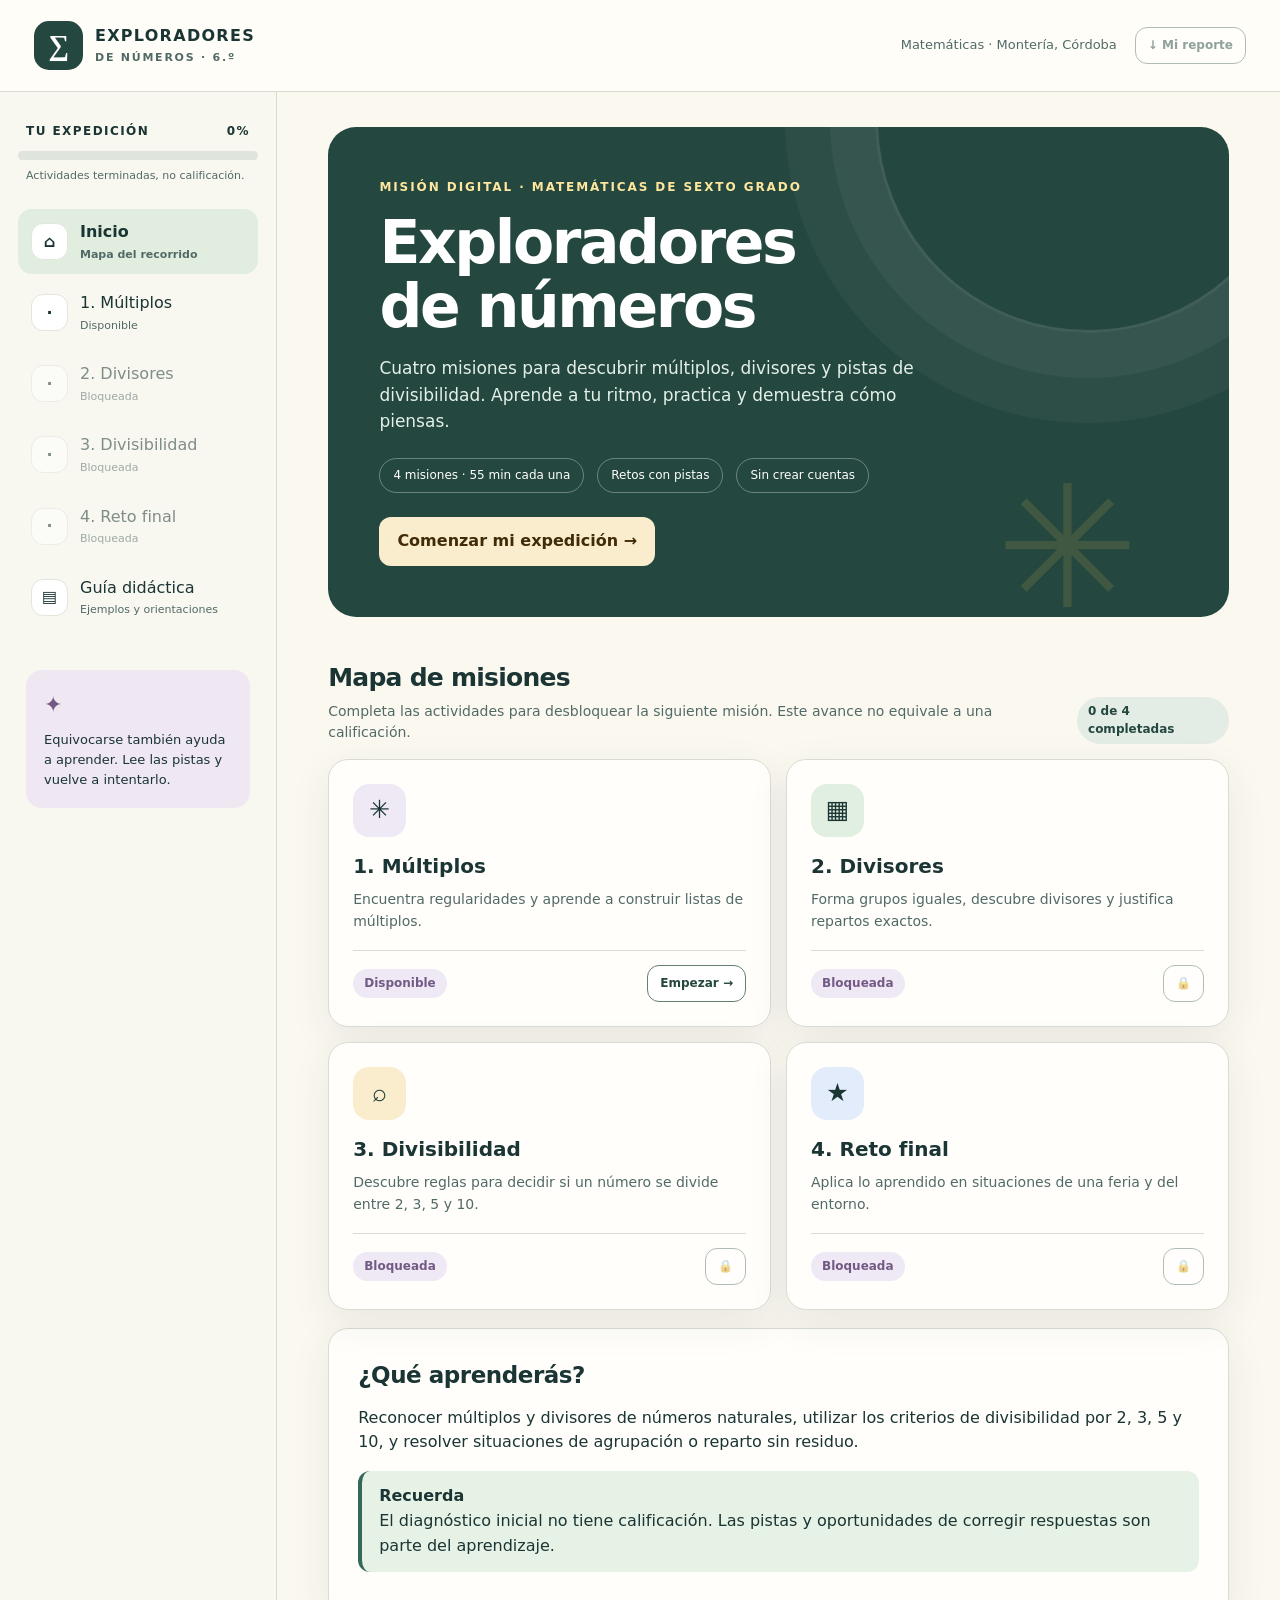
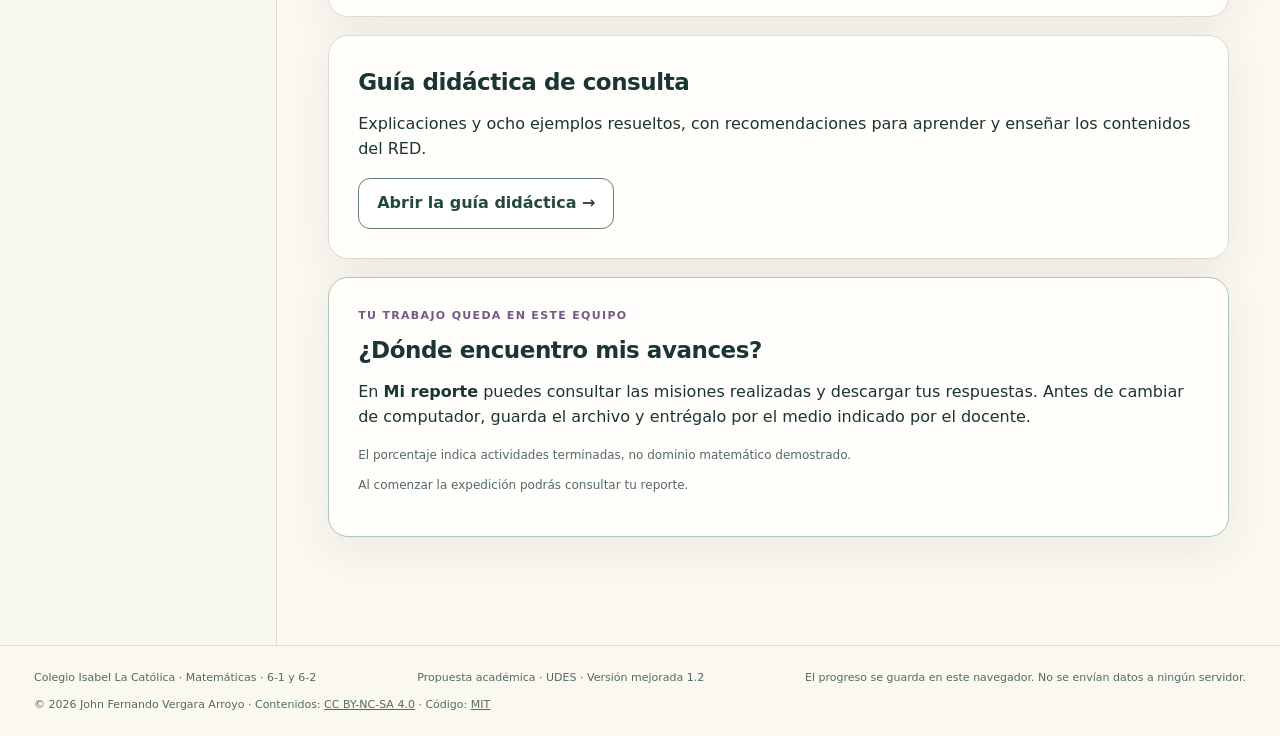
==== index.html @ ee97f018 "Actualizar caché del script para publicar la guía didáctica" ====
<!doctype html>
<html lang="es-CO">
<head>
  <meta charset="UTF-8">
  <meta name="viewport" content="width=device-width, initial-scale=1">
  <meta name="description" content="Unidad didáctica digital de grado sexto sobre múltiplos, divisores y criterios de divisibilidad, con retos y reportes descargables.">
  <meta name="theme-color" content="#24473f">
  <meta name="author" content="John Fernando Vergara Arroyo">
  <meta name="keywords" content="matemáticas, múltiplos, divisores, criterios de divisibilidad, sexto grado, RED">
  <link rel="canonical" href="https://jvergara26.github.io/exploradores-de-numeros/">
  <script type="application/ld+json">
  {
    "@context": "https://schema.org",
    "@graph": [
      {
        "@type": [
          "WebPage",
          "LearningResource"
        ],
        "@id": "https://jvergara26.github.io/exploradores-de-numeros/",
        "url": "https://jvergara26.github.io/exploradores-de-numeros/",
        "name": "Exploradores de números: retos de múltiplos y divisores para sexto grado",
        "alternateName": "Exploradores de números",
        "description": "Recurso educativo digital interactivo para estudiantes de sexto grado de la IE Isabel La Católica, Montería (Córdoba, Colombia). Incluye cuatro misiones de múltiplos, divisores y criterios de divisibilidad por 2, 3, 5 y 10, con explicación conceptual, actividades, retroalimentación, reflexión y reportes descargables.",
        "author": {
          "@type": "Person",
          "name": "John Fernando Vergara Arroyo"
        },
        "inLanguage": "es-CO",
        "keywords": [
          "Matemáticas",
          "múltiplos",
          "divisores",
          "criterios de divisibilidad",
          "sexto grado",
          "aprendizaje interactivo"
        ],
        "about": [
          "Matemáticas",
          "Múltiplos de números naturales",
          "Divisores de números naturales",
          "Criterios de divisibilidad por 2, 3, 5 y 10"
        ],
        "learningResourceType": "Recurso educativo digital interactivo",
        "educationalUse": [
          "Aprendizaje autónomo guiado",
          "Práctica interactiva",
          "Evaluación formativa"
        ],
        "educationalLevel": "Sexto grado de educación básica secundaria (Colombia)",
        "typicalAgeRange": "10-11",
        "audience": {
          "@type": "EducationalAudience",
          "name": "Estudiantes de grado sexto de la IE Isabel La Católica",
          "educationalRole": "student"
        },
        "teaches": [
          "Identificar múltiplos de números naturales y regularidades en secuencias",
          "Reconocer divisores mediante agrupaciones y divisiones exactas",
          "Aplicar criterios de divisibilidad por 2, 3, 5 y 10",
          "Resolver problemas contextualizados mediante múltiplos y divisores"
        ],
        "assesses": [
          "Reconocimiento de múltiplos y divisores",
          "Aplicación de criterios de divisibilidad por 2, 3, 5 y 10",
          "Resolución de problemas de reparto y agrupación",
          "Argumentación matemática mediante reflexiones para valoración docente"
        ],
        "timeRequired": "PT3H40M",
        "interactivityType": "mixed",
        "encodingFormat": "text/html",
        "isAccessibleForFree": true,
        "conditionsOfAccess": "Acceso gratuito y sin creación de cuenta. Para utilizar el recurso publicado se necesita conexión a Internet, navegador web actual y JavaScript habilitado.",
        "accessibilitySummary": "Incluye enlace para saltar al contenido principal, controles nativos con etiquetas, regiones de navegación y estilos adaptables. La conformidad integral con WCAG 2.2 nivel AA aún no ha sido evaluada.",
        "version": "1.2",
        "dateModified": "2026-11-22",
        "license": "https://creativecommons.org/licenses/by-nc-sa/4.0/",
        "usageInfo": "https://github.com/jvergara26/exploradores-de-numeros/blob/main/LICENSE-CONTENIDOS.md",
        "hasPart": [
          {
            "@type": "LearningResource",
            "@id": "https://jvergara26.github.io/exploradores-de-numeros/#m1",
            "url": "https://jvergara26.github.io/exploradores-de-numeros/#m1",
            "name": "Misión 1. Descubre los múltiplos",
            "timeRequired": "PT55M"
          },
          {
            "@type": "LearningResource",
            "@id": "https://jvergara26.github.io/exploradores-de-numeros/#m2",
            "url": "https://jvergara26.github.io/exploradores-de-numeros/#m2",
            "name": "Misión 2. El desafío de los divisores",
            "timeRequired": "PT55M"
          },
          {
            "@type": "LearningResource",
            "@id": "https://jvergara26.github.io/exploradores-de-numeros/#m3",
            "url": "https://jvergara26.github.io/exploradores-de-numeros/#m3",
            "name": "Misión 3. Criterios de divisibilidad por 2, 3, 5 y 10",
            "timeRequired": "PT55M"
          },
          {
            "@type": "LearningResource",
            "@id": "https://jvergara26.github.io/exploradores-de-numeros/#m4",
            "url": "https://jvergara26.github.io/exploradores-de-numeros/#m4",
            "name": "Misión 4. Reto integrador contextualizado",
            "timeRequired": "PT55M"
          }
        ],
        "educationalAlignment": [
          {
            "@type": "AlignmentObject",
            "alignmentType": "educationalSubject",
            "educationalFramework": "Estándares Básicos de Competencias en Matemáticas (Colombia)",
            "targetName": "Pensamiento numérico y sistemas numéricos, grados 6.º y 7.º",
            "targetUrl": "https://www.mineducacion.gov.co/1621/articles-116042_archivo_pdf2.pdf"
          },
          {
            "@type": "AlignmentObject",
            "alignmentType": "educationalSubject",
            "educationalFramework": "Derechos Básicos de Aprendizaje de Matemáticas, versión 2 (Colombia)",
            "targetName": "Grado sexto: relaciones y propiedades de los números en la solución de problemas (DBA 2)",
            "targetUrl": "https://www.colombiaaprende.edu.co/sites/default/files/files_public/2022-06/DBA_Matematicas-min.pdf"
          }
        ],
        "mentions": {
          "@id": "https://github.com/jvergara26/exploradores-de-numeros#codigo"
        }
      },
      {
        "@type": "SoftwareSourceCode",
        "@id": "https://github.com/jvergara26/exploradores-de-numeros#codigo",
        "name": "Código fuente funcional de Exploradores de números",
        "url": "https://github.com/jvergara26/exploradores-de-numeros",
        "codeRepository": "https://github.com/jvergara26/exploradores-de-numeros",
        "programmingLanguage": [
          "HTML5",
          "CSS3",
          "JavaScript"
        ],
        "runtimePlatform": "Navegador web moderno con JavaScript habilitado",
        "author": {
          "@type": "Person",
          "name": "John Fernando Vergara Arroyo"
        },
        "license": "https://github.com/jvergara26/exploradores-de-numeros/blob/main/LICENSE"
      }
    ]
  }
  </script>
  <title>Exploradores de números | RED Matemáticas 6.º</title>
  <link rel="stylesheet" href="styles.css?v=redisenio-visual-20261122">
  <script src="app.js?v=guia-didactica-20261122" defer></script>
</head>
<body>
  <a href="#main" class="skip">Saltar al contenido principal</a>
  <div class="shell">
    <header class="topbar">
      <a class="brand" href="#inicio" id="homeBrand" aria-label="Ir al inicio de Exploradores de números">
        <span class="brand-icon" aria-hidden="true">∑</span>
        <span><strong>EXPLORADORES</strong><small>DE NÚMEROS · 6.º</small></span>
      </a>
      <div class="top-actions">
        <span class="site-context">Matemáticas · Montería, Córdoba</span>
        <button type="button" id="reportNav" class="button button-outline button-small">↓ Mi reporte</button>
      </div>
    </header>
    <div class="layout">
      <aside class="sidebar" aria-label="Navegación de misiones">
        <div class="sidebar-heading">TU EXPEDICIÓN <span id="sidePercent">0%</span></div>
        <div class="progress-track" role="progressbar" id="sideProgress" aria-label="Misiones terminadas; no mide dominio matemático" aria-valuemin="0" aria-valuemax="100" aria-valuenow="0" aria-valuetext="0 de 4 misiones terminadas"><span class="progress-fill" id="sideProgressFill"></span></div>
        <p class="progress-clarifier">Actividades terminadas, no calificación.</p>
        <nav class="mission-nav" id="missionNav"></nav>
        <div class="tip-sidebar"><span aria-hidden="true">✦</span><p>Equivocarse también ayuda a aprender. Lee las pistas y vuelve a intentarlo.</p></div>
      </aside>
      <main id="main" tabindex="-1">
        <noscript>
          <section class="panel" role="alert">
            <h1>Para utilizar Exploradores de números, activa JavaScript</h1>
            <p>Las misiones interactivas y el guardado del progreso necesitan JavaScript habilitado en tu navegador.</p>
            <p>Activa JavaScript en la configuración de tu navegador y recarga esta página. Si estás utilizando un equipo de la institución, solicita ayuda al docente.</p>
          </section>
        </noscript>
        <div id="view"></div>
      </main>
    </div>
    <footer class="footer">
      <span>Colegio Isabel La Católica · Matemáticas · 6-1 y 6-2</span>
      <span>Propuesta académica · UDES · Versión mejorada 1.2</span>
      <span>El progreso se guarda en este navegador. No se envían datos a ningún servidor.</span>
      <span>© 2026 John Fernando Vergara Arroyo · Contenidos: <a href="https://creativecommons.org/licenses/by-nc-sa/4.0/deed.es" target="_blank" rel="noopener noreferrer">CC BY-NC-SA 4.0</a> · Código: <a href="https://github.com/jvergara26/exploradores-de-numeros/blob/main/LICENSE" target="_blank" rel="noopener noreferrer">MIT</a></span>
    </footer>
  </div>
  <div id="live" class="sr-only" aria-live="polite" aria-atomic="true"></div>
</body>
</html>
---- styles.css ----
/* Exploradores de números © 2026 John Fernando Vergara Arroyo.
   Código de estilo original: MIT (LICENSE). Contenido educativo: CC BY-NC-SA 4.0 (LICENSE-CONTENIDOS.md). */
:root{--ink:#1a3534;--green:#24473f;--green2:#326958;--mint:#e0efdf;--cream:#fbf8f0;--paper:#fffefb;--purple:#735a85;--lav:#efe8f5;--gold:#dbac3e;--gold-light:#f9edcd;--red:#a14341;--rose:#fdeae7;--line:#d8dcd2;--muted:#526a67;--shadow:0 12px 40px rgba(27,53,51,.08);--radius:20px}
*{box-sizing:border-box}html{scroll-behavior:smooth}body{margin:0;background:var(--cream);color:var(--ink);font-family:system-ui,'Segoe UI',Arial,sans-serif;line-height:1.55}button,input,select,textarea{font:inherit}button{cursor:pointer}a{color:inherit}*:focus-visible{outline:3px solid #a266c2;outline-offset:3px}.skip{position:absolute;left:10px;top:-80px;background:#fff;padding:12px;z-index:100}.skip:focus{top:10px}.shell{max-width:1550px;margin:auto}.topbar{min-height:92px;display:flex;align-items:center;justify-content:space-between;gap:24px;padding:16px 34px;border-bottom:1px solid var(--line);background:#fffdf8}.brand{display:flex;gap:12px;align-items:center;text-decoration:none;line-height:1}.brand-icon{display:grid;place-items:center;background:var(--green);color:#fff;height:49px;width:49px;border-radius:15px;font-family:Georgia,serif;font-size:29px;font-weight:800}.brand strong{display:block;letter-spacing:.08em;font-size:16px}.brand small{display:block;font-weight:700;font-size:11px;letter-spacing:.16em;color:var(--muted);margin-top:8px}.top-actions{display:flex;align-items:center;gap:18px}.site-context{font-size:13px;color:var(--muted)}.layout{display:grid;grid-template-columns:277px minmax(0,1fr);min-height:75vh}.sidebar{border-right:1px solid var(--line);padding:30px 18px;background:#f8f7f0}.sidebar-heading{display:flex;justify-content:space-between;font-size:12px;letter-spacing:.12em;font-weight:850;margin:0 8px 10px}.progress-track{background:#dfe4dc;border-radius:20px;height:9px;overflow:hidden}.progress-fill{display:block;width:0%;height:100%;border-radius:20px;background:var(--green2);transition:width .3s}.mission-nav{display:grid;gap:6px;margin-top:26px}.nav-item{appearance:none;border:0;background:transparent;text-align:left;border-radius:14px;width:100%;padding:13px;display:flex;align-items:center;gap:12px;color:var(--ink)}.nav-item:hover:not([disabled]){background:#ecf0e5}.nav-item[aria-current=page]{background:#e0eddf;font-weight:750}.nav-item[disabled]{cursor:not-allowed;opacity:.54}.nav-symbol{width:37px;height:37px;display:grid;place-items:center;background:#fff;border-radius:12px;font-weight:800;flex-shrink:0;border:1px solid #e3e6db}.nav-copy{display:grid;line-height:1.26}.nav-copy small{color:var(--muted);font-size:11px;margin-top:5px}.tip-sidebar{margin:40px 8px 0;padding:18px;border-radius:16px;background:#efe7f2;font-size:13px}.tip-sidebar>span{font-size:22px;color:var(--purple)}.tip-sidebar p{margin:8px 0 0}main{min-width:0;padding:35px clamp(20px,4vw,60px) 90px}.footer{border-top:1px solid var(--line);display:flex;justify-content:space-between;gap:10px;flex-wrap:wrap;padding:23px 34px;color:var(--muted);font-size:11px}.eyebrow{text-transform:uppercase;letter-spacing:.16em;font-weight:850;color:var(--green2);font-size:12px;margin:0 0 13px}.hero{border-radius:28px;background:var(--green);color:white;overflow:hidden;position:relative;padding:clamp(28px,4vw,54px);min-height:320px}.hero:before{content:"";position:absolute;right:-8%;top:-45%;width:420px;height:420px;border:3px solid #ffffff20;border-radius:50%;box-shadow:0 0 0 45px #ffffff0a,0 0 0 90px #ffffff0a}.hero:after{content:"✳";position:absolute;font-size:170px;right:10%;bottom:-64px;color:#dfb85327}.hero .eyebrow{color:#ffe69d}.hero h1{max-width:670px;margin:0 0 12px;line-height:1.07;font-size:clamp(35px,5.4vw,60px);letter-spacing:-.04em}.hero p{max-width:560px;color:#e3f0e8;font-size:17px}.hero .button{position:relative;z-index:1}.hero-meta{display:flex;gap:13px;flex-wrap:wrap;margin:24px 0}.hero-meta span{border:1px solid #ffffff53;border-radius:100px;padding:7px 13px;font-size:12px}.button{border:0;background:var(--green);color:#fff;padding:12px 18px;border-radius:12px;font-weight:780;display:inline-flex;align-items:center;justify-content:center;gap:9px;text-decoration:none;min-height:44px}.button:hover:not([disabled]){filter:brightness(1.09)}.button[disabled]{opacity:.5;cursor:not-allowed}.button-outline{background:#fff;border:1px solid var(--line);color:var(--green)}.button-small{padding:8px 12px;font-size:12px;min-height:37px}.button-gold{background:var(--gold-light);color:#422c07}.button-ghost{background:#e9efe8;color:var(--green)}.button-purple{background:var(--purple)}.section-head{margin:42px 0 15px;display:flex;justify-content:space-between;align-items:flex-end;gap:12px}.section-head h2{font-size:25px;letter-spacing:-.03em;margin:0}.section-head p{margin:3px 0 0;color:var(--muted);font-size:14px}.cards{display:grid;grid-template-columns:repeat(2,minmax(0,1fr));gap:15px}.mission-card{background:var(--paper);border:1px solid var(--line);border-radius:var(--radius);padding:24px;box-shadow:var(--shadow);position:relative}.mission-card h3{margin:14px 0 7px;font-size:20px}.mission-card p{color:var(--muted);font-size:14px;min-height:46px;margin:0 0 15px}.mission-card .badge{margin:0}.card-symbol{height:53px;width:53px;display:grid;place-items:center;border-radius:16px;font-size:25px;background:var(--lav)}.mission-card:nth-child(2) .card-symbol{background:var(--mint)}.mission-card:nth-child(3) .card-symbol{background:var(--gold-light)}.mission-card:nth-child(4) .card-symbol{background:#e3ecfa}.card-foot{display:flex;justify-content:space-between;align-items:center;gap:8px;border-top:1px solid var(--line);padding-top:14px}.badge{display:inline-block;padding:5px 11px;border-radius:100px;background:#e3ece5;color:var(--green);font-size:12px;font-weight:750}.badge.gold{background:var(--gold-light);color:#6c4b0d}.badge.purple{background:var(--lav);color:var(--purple)}.badge.red{background:var(--rose);color:var(--red)}.title-row{display:flex;align-items:center;gap:16px;flex-wrap:wrap}.title-row h1{font-size:clamp(30px,4.5vw,45px);line-height:1.12;letter-spacing:-.045em;margin:0}.sublead{font-size:16px;color:var(--muted);max-width:760px;margin:12px 0 24px}.mission-header{padding:0 0 23px;border-bottom:1px solid var(--line);margin-bottom:25px}.lesson-overview{background:#e7eee5;border-radius:18px;padding:17px 21px;margin:22px 0;display:grid;grid-template-columns:1fr auto;gap:12px;align-items:center}.lesson-overview p{margin:0;font-size:13px;color:#365d54}.lesson-overview strong{display:block;margin-bottom:4px}.lesson-steps{display:flex;gap:7px;flex-wrap:wrap}.lesson-steps span{padding:4px 9px;font-size:11px;background:#ffffffb2;border-radius:30px}.panel{background:var(--paper);border:1px solid var(--line);border-radius:var(--radius);padding:clamp(18px,3vw,29px);margin:18px 0;box-shadow:var(--shadow)}.panel h2{margin:0 0 12px;font-size:23px;letter-spacing:-.02em}.panel h3{font-size:18px;margin:0 0 10px}.panel p{margin-top:5px}.panel-kicker{text-transform:uppercase;color:var(--purple);font-size:11px;font-weight:900;letter-spacing:.12em;margin-bottom:9px}.muted{color:var(--muted)}.tiny{font-size:12px}.callout{background:#f8efda;border-left:4px solid var(--gold);border-radius:12px;padding:13px 17px;margin:15px 0}.callout.green{background:#e7f2e6;border-color:var(--green2)}.callout.purple{background:#f0e8f4;border-color:var(--purple)}.callout strong{display:block}.number-grid{display:grid;grid-template-columns:repeat(8,minmax(0,1fr));gap:8px;margin:15px 0}.number-chip{min-height:46px;border:1.5px solid #c9d4cd;border-radius:10px;background:#fff;display:grid;place-items:center;font-weight:750;color:var(--ink)}.number-chip[aria-pressed=true]{background:var(--green);border-color:#d9ead8;color:#fff}.number-chip[disabled]{cursor:default}.number-chip.answer-preview{background:var(--mint);border-color:var(--green2)}.inline-actions{display:flex;gap:11px;align-items:center;flex-wrap:wrap;margin-top:18px}.feedback{padding:13px 17px;border-radius:13px;margin:15px 0 0;background:#f8eddb;color:#594117;border:1px solid #eddaaf}.feedback.good{background:#e1f0e4;border-color:#b4d6bc;color:#24583d}.feedback.wrong{background:var(--rose);border-color:#e9c1ba;color:#7b302b}.feedback[hidden]{display:none}.choice-list{display:grid;gap:9px;margin:12px 0}.choice{display:flex;align-items:center;gap:12px;text-align:left;width:100%;border:1.5px solid var(--line);background:#fff;padding:13px 15px;border-radius:12px;color:var(--ink)}.choice .marker{border:1px solid #b9c4be;min-height:27px;min-width:27px;border-radius:7px;display:grid;place-items:center;font-weight:800;font-size:12px}.choice:hover:not([disabled]),.choice[aria-pressed=true]{border-color:var(--green2);background:#eef5ec}.choice.correct{border-color:#2e7853;background:#e9f5e8}.choice.incorrect{border-color:#b4544a;background:#fff0ed}.choice[disabled]{cursor:default}.select-row{display:flex;gap:10px;align-items:center;flex-wrap:wrap}.select-row select,.control,.textarea{border:1.5px solid #becac2;border-radius:10px;background:#fff;color:var(--ink);padding:11px 13px;min-height:43px}.textarea{width:100%;min-height:92px;resize:vertical}.control{width:100%;max-width:360px}.flex-form{display:flex;gap:20px;flex-wrap:wrap;align-items:flex-end}.field{display:grid;gap:7px}.field label{font-size:13px;font-weight:700}.factors{display:flex;align-items:center;gap:8px;flex-wrap:wrap;font-size:18px;font-weight:750}.factor{background:#e7f1e5;padding:10px 13px;border-radius:11px}.dots{display:flex;gap:3px;flex-wrap:wrap;max-width:550px}.dot{width:13px;height:13px;border-radius:50%;background:#8cae9c}.group-batches{display:flex;gap:9px;flex-wrap:wrap;margin-top:15px}.batch{border:1px solid #bbc8b5;background:#f2f7ef;padding:9px;border-radius:12px;min-width:42px;min-height:35px}.batch.leftover{background:#fff0e7;border-color:#dbb0a0}.result-header{display:flex;gap:16px;align-items:center}.score{font-size:42px;font-weight:900;line-height:1.1;letter-spacing:-.05em}.empty{font-style:italic;color:var(--muted)}.data-grid{display:grid;grid-template-columns:repeat(3,minmax(0,1fr));gap:10px;margin:16px 0}.stat{background:#f3f5ed;border:1px solid #e0e8dc;border-radius:14px;padding:16px}.stat strong{font-size:24px;display:block}.stat span{font-size:12px;color:var(--muted)}.report-actions{display:flex;flex-wrap:wrap;gap:10px}.separator{height:1px;background:var(--line);margin:25px 0}.mini-progress{width:100%;height:8px;background:#e5eae0;border-radius:30px;overflow:hidden;margin:11px 0}.mini-progress span{display:block;background:var(--green2);height:100%}.mission-complete{background:#e5f0e5;border:1px solid #b8d4bd;border-radius:16px;padding:20px;margin:20px 0}.mission-complete h2{margin:0 0 5px;font-size:20px}.formative-summary{font-size:13px}.footer-nav{display:flex;justify-content:space-between;gap:10px;flex-wrap:wrap;margin-top:27px}.sr-only{position:absolute;width:1px;height:1px;margin:-1px;padding:0;overflow:hidden;clip-path:inset(50%);white-space:nowrap;border:0}.right{text-align:right}.details{color:var(--muted);font-size:13px}.note-box{font-size:13px;color:var(--muted);background:#f4f4ee;border-radius:11px;padding:12px 14px}.rule-list{display:grid;gap:8px}.rule{border:1px solid var(--line);border-radius:12px;padding:12px 15px;display:flex;gap:10px;align-items:flex-start}.rule strong{background:var(--green);color:#fff;border-radius:7px;padding:2px 7px}.rule span{font-size:13px}.warning{font-size:13px;color:#75442e}.review{margin-top:14px;padding-top:14px;border-top:1px solid var(--line)}.review-item{padding:10px 0;border-bottom:1px solid var(--line)}.review-item strong{display:block}.review-item span{display:block;font-size:13px;color:var(--muted)}.question-number{font-size:12px;letter-spacing:.1em;color:var(--purple);font-weight:850}.report-preview{background:#f0f4ee;border-radius:16px;padding:19px;margin:13px 0}.hidden{display:none!important}
@media(max-width:1050px){.site-context{display:none}.layout{grid-template-columns:230px minmax(0,1fr)}main{padding:27px}.topbar{padding:14px 23px}}@media(max-width:760px){.layout{display:block}.sidebar{border-right:0;border-bottom:1px solid var(--line);padding:15px 14px}.sidebar-heading,.sidebar .progress-track,.tip-sidebar{display:none}.mission-nav{display:flex;overflow-x:auto;gap:6px;margin:0;padding-bottom:1px}.nav-item{width:auto;min-width:125px;padding:9px;gap:7px}.nav-symbol{width:29px;height:29px}.nav-copy{font-size:12px;white-space:nowrap}.nav-copy small{display:none}main{padding:20px 16px 55px}.hero{min-height:300px}.hero:before{width:240px;height:240px}.cards{grid-template-columns:1fr}.mission-card{padding:20px}.number-grid{grid-template-columns:repeat(4,minmax(0,1fr))}.data-grid{grid-template-columns:1fr 1fr}.topbar{min-height:73px}.brand strong{font-size:13px}.brand small{font-size:9px}.top-actions .button{font-size:11px;min-height:38px;padding:7px 8px}.footer{padding:20px 15px}.lesson-overview{grid-template-columns:1fr}.topbar{gap:8px}.brand-icon{width:38px;height:38px;font-size:24px}.brand{gap:7px}}@media(max-width:410px){.top-actions .button{font-size:10px}.brand strong{font-size:11px}.data-grid{grid-template-columns:1fr}}@media(prefers-reduced-motion:reduce){html{scroll-behavior:auto}.progress-fill{transition:none}}
@media print{.sidebar,.topbar,.footer,.button,.mission-card,.number-chip,.choice,textarea,select,.report-actions,.footer-nav{display:none!important}main{padding:0!important}.layout{display:block}.panel{box-shadow:none;break-inside:avoid}.hero{background:#fff!important;color:#111!important;min-height:0;border:1px solid #ccc}.hero p{color:#111}}

/* Diseño estructural: objetivos, progreso, accesos a apartados y lectura adaptable. */
.lesson-guide{border:1px solid #cbd9ce;background:#f1f6f0;border-radius:18px;padding:19px 21px;margin:18px 0 25px}
.lesson-guide h2{font-size:19px;line-height:1.3;margin:0 0 7px}
.lesson-guide p{font-size:14px;margin:0 0 13px}
.lesson-guide .lesson-progress-label{font-size:13px;margin:14px 0 7px;color:var(--ink)}
.lesson-progress-track{height:9px;overflow:hidden;background:#dce6da;border-radius:10px;margin-bottom:16px}
.lesson-progress-track span{height:100%;display:block;background:var(--green2);border-radius:10px}
.lesson-index{display:grid;grid-template-columns:repeat(auto-fit,minmax(175px,1fr));gap:9px}
.lesson-jump{min-height:44px;border:1px solid #bdcfc2;border-radius:11px;background:var(--paper);color:var(--green);font-size:13px;font-weight:700;text-align:left;padding:10px 12px}
.lesson-jump:hover:not([disabled]){background:#e3eee2}
.lesson-jump[disabled]{opacity:.55;cursor:not-allowed}


/* Representaciones didácticas exactas y adaptables. No hay contenido esencial que dependa solo del color. */
.number-line-figure,.reparto-figure,.divisibility-figure{margin:17px 0;padding:15px 17px;background:#f5f8f2;border:1px solid #cedbcf;border-radius:15px}
.number-line-figure figcaption,.reparto-figure figcaption,.divisibility-figure figcaption{display:grid;gap:4px;color:var(--ink);font-size:14px}
.number-line-figure figcaption span{font-size:13px;color:var(--muted)}
.number-line-canvas{overflow-x:auto;max-width:100%;margin-top:10px}
.number-line-canvas svg{width:100%;min-width:740px;height:auto;display:block}
.number-line-axis{stroke:#24473f;stroke-width:2.5;fill:none;stroke-linecap:round}
.number-line-tick{stroke:#24473f;stroke-width:2}
.number-line-jump{stroke:#735a85;stroke-width:3;fill:none;stroke-linecap:round}
.number-line-label{fill:#1a3534;font-size:19px;font-weight:700}
.number-line-step{fill:#513c65;font-size:17px;font-weight:700}
.reparto-figure .group-batches{margin-top:12px}
.reparto-figure .batch{min-width:53px}
.batch-label{display:block;font-size:12px;font-weight:700;color:#24473f;margin-bottom:7px}
.reparto-figure .batch.leftover{border-style:dashed;border-width:2px}
.reparto-figure .batch.leftover .batch-label{color:#7b302b}
.reparto-result{font-size:14px;color:var(--ink);margin:12px 0 0}
.digit-display{display:flex;gap:11px;margin:15px 0}
.digit-tile{display:grid;place-items:center;width:57px;height:67px;border:2px solid #24473f;border-radius:12px;background:#fff;color:#24473f;font-size:32px;font-weight:800}
.digit-tile.last-digit{border-style:dashed;background:#e0efdf}
.criterion-steps{display:grid;gap:9px}
.criterion-steps p{background:#fff;border:1px solid #d8dcd2;border-radius:10px;padding:10px 12px;margin:0;font-size:14px}
@media(max-width:760px){.number-line-figure,.reparto-figure,.divisibility-figure{padding:12px}.digit-tile{width:48px;height:58px;font-size:27px}}

/* Misión 1: espacio real entre el selector de factor y la lista de múltiplos. */
#factor-preview{margin-top:20px}


/* Accesibilidad WCAG 2.2 AA: controles distinguibles, seleccion no basada solo en color. */
.select-row select,.control,.textarea{border-color:#71867c}
.choice{border-color:#60776d;flex-wrap:wrap}
.choice .marker{border-color:#60776d}
.button-outline{border-color:#657e70}
.number-chip{border-color:#617c6e}
.number-chip[aria-pressed=true]::after{content:"✓";font-size:12px;margin-left:4px}
.lesson-jump{border-color:#657e70}
.batch{border-color:#60776d}
.batch.leftover{border-color:#944f38}
.dot{background:#537965}
.option-selection{display:inline-flex;align-items:center;min-height:24px;margin-left:auto;padding:2px 8px;border-radius:7px;background:#e0efdf;color:#24473f;font-size:12px;font-weight:700}
.reflection-label{display:block;margin:12px 0 7px;font-weight:700;color:var(--ink)}
.control[aria-invalid="true"],.textarea[aria-invalid="true"]{border-color:#a14341;border-width:2px}

/* Indicador de foco visible sobre el fondo verde oscuro del encabezado de inicio. */
.hero :focus-visible{outline-color:#ffdf85;outline-offset:4px}

/* v1.2 · Orientaciones pedagógicas y continuidad del recorrido */
.progress-clarifier{font-size:11px;color:var(--muted);margin:9px 8px 0;line-height:1.35}
.report-guide{border-color:#a8c8b2}
.compare-grid{display:grid;grid-template-columns:repeat(2,minmax(0,1fr));gap:12px;margin:14px 0}
.compare-example{border:1px solid #adcbb4;background:#eff7ed;border-radius:12px;padding:14px 16px}
.compare-example strong{display:block;color:var(--green)}
.compare-example p{font-size:14px;margin:7px 0}
.compare-warning{border-color:#dec9ab;background:#fff7e7}
.compare-warning strong{color:#6c4b0d}
.lesson-continue{border-top:1px solid var(--line);padding-top:12px;margin-top:16px}
.lesson-continue button{max-width:100%;white-space:normal;text-align:left}
.optional-challenge details{margin:13px 0;padding:11px 14px;background:#f1f5ed;border-radius:10px}
.optional-challenge summary{cursor:pointer;font-weight:700}
.report-instructions{background:#f0f5ee;border:1px solid #b5cdb6;border-radius:12px;padding:13px 17px;margin:16px 0}
.report-instructions h3{margin:0 0 8px;font-size:16px}
.report-instructions ol{margin:0;padding-left:20px}
.report-instructions li{margin:5px 0}
@media(max-width:760px){.compare-grid{grid-template-columns:1fr}.lesson-continue button{width:100%}}

/* Rediseño visual: cada bloque se distingue por fondo, borde, icono y texto.
   El color no se utiliza como único indicador de función pedagógica. */
#view .panel--content{background:#E8F3F1;border-left:6px solid #3A8375}
#view .panel--question{background:#FFF5D9;border-left:6px solid #C79728}
#view .panel--reflection{background:#FDEDE9;border-left:6px solid #C36D5C}
#view .panel-purpose-tag{display:inline-flex;align-items:center;gap:9px;margin:0 0 13px;padding:6px 11px;border-radius:9px;font-size:12px;font-weight:800;letter-spacing:.025em;line-height:1.35}
#view .panel--content>.panel-purpose-tag{background:#D3EAE3;color:#204C43}
#view .panel--question>.panel-purpose-tag{background:#F5E0AA;color:#674A0E}
#view .panel--reflection>.panel-purpose-tag{background:#F7D6CE;color:#85392F}
#view .panel-purpose-icon{display:inline-grid;place-items:center;width:19px;height:19px;border:1px solid currentColor;border-radius:6px;font-weight:900;font-size:13px;flex-shrink:0}
#view .panel .callout:not(.green){background:#F0E8FA;border-left-color:#735A85;color:#423252}
#view .panel .callout:not(.green)>strong:first-child::before{content:'✦';display:inline-block;margin-right:7px;color:#735A85}
#view .feedback.good{background:#E3F2E5;border-color:#91C9A0;color:#24583D}
#view .feedback.wrong{background:#FDE9E6;border-color:#E4B5AE;color:#7B302B}
@media (prefers-contrast:more){
  #view .panel--content{border-left-color:#245D52}
  #view .panel--question{border-left-color:#8A6112}
  #view .panel--reflection{border-left-color:#8F3733}
}
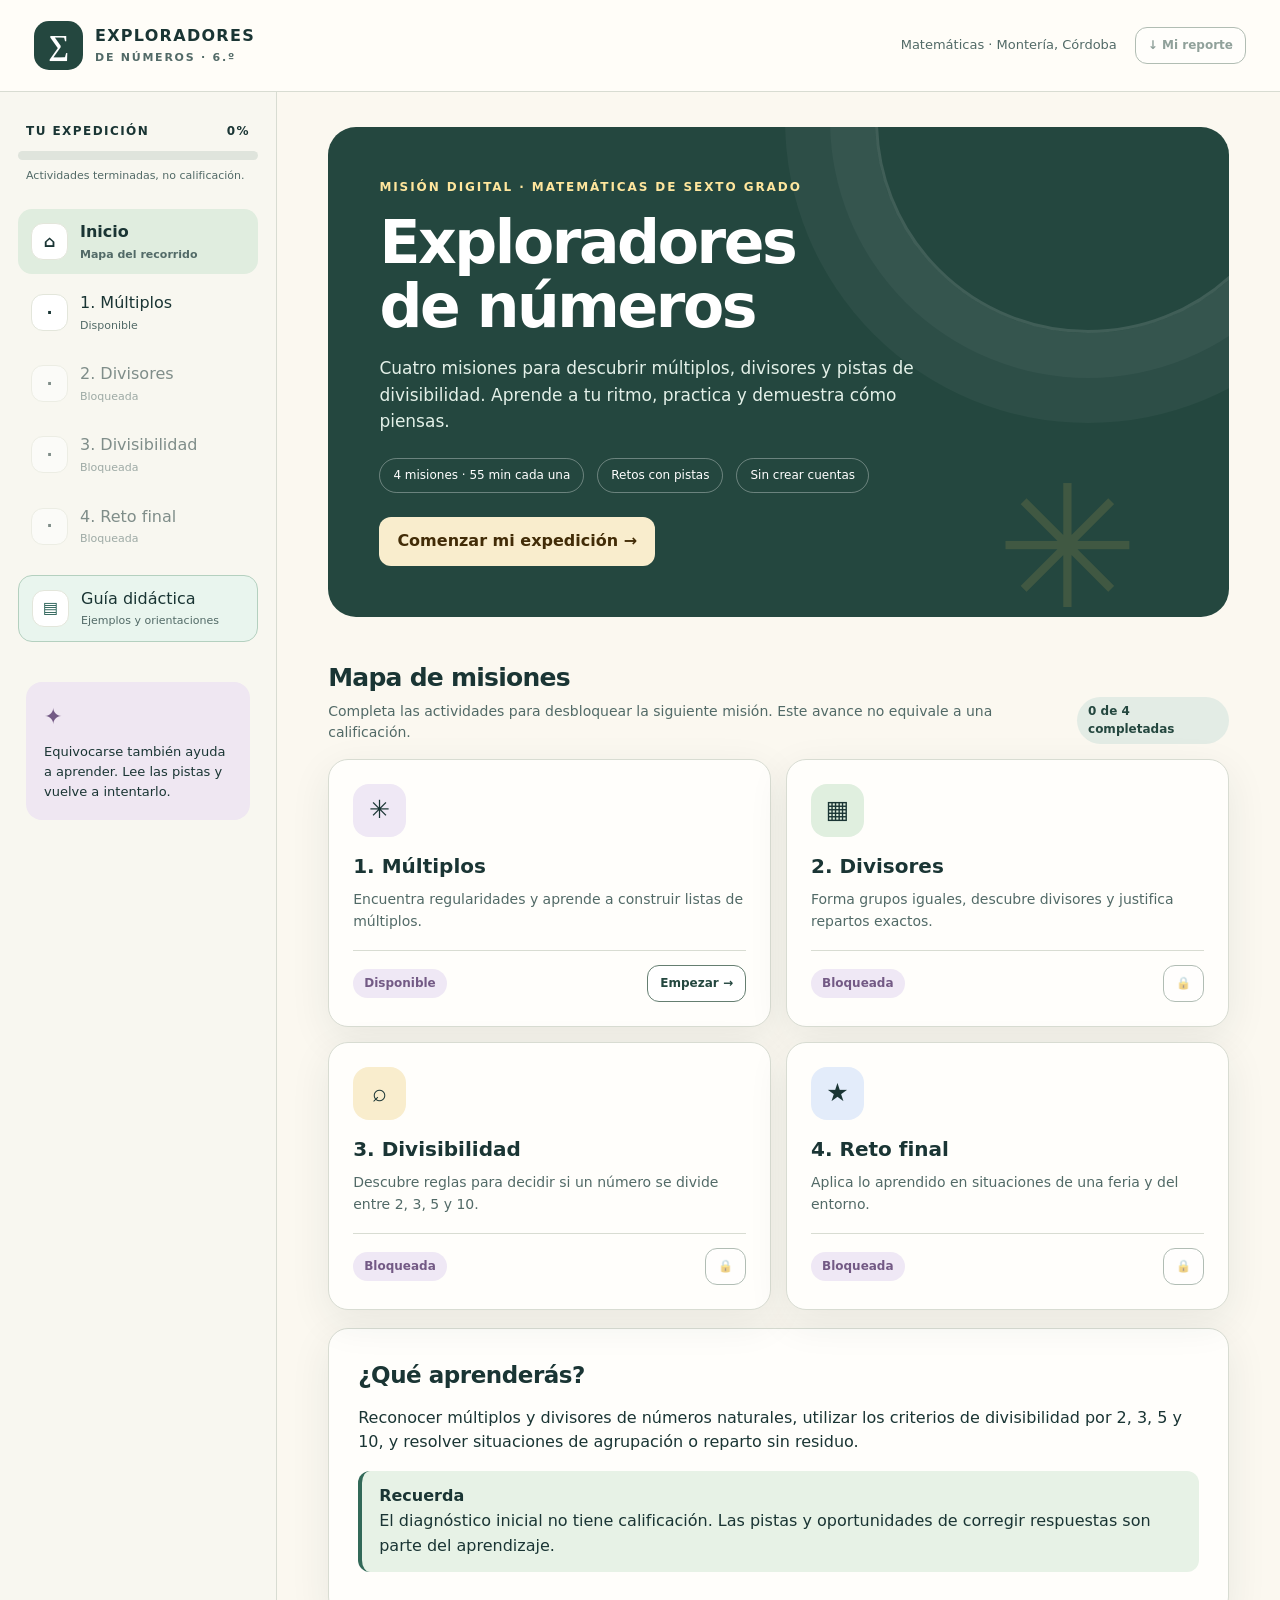
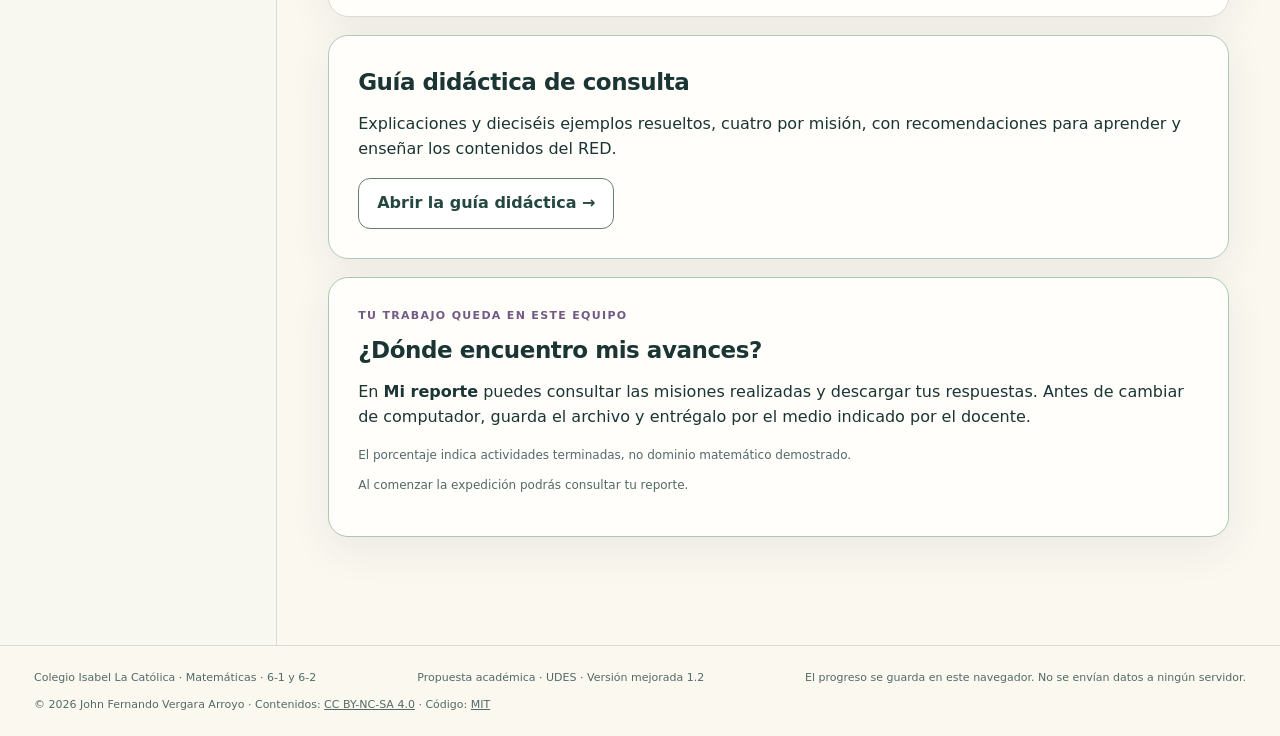
==== commit 1b93d83a: "Actualizar referencia JS para desplegar nueva guía sin caché" ====
--- a/index.html
+++ b/index.html
@@ -149,7 +149,7 @@
   </script>
   <title>Exploradores de números | RED Matemáticas 6.º</title>
   <link rel="stylesheet" href="styles.css?v=redisenio-visual-20261122">
-  <script src="app.js?v=guia-didactica-20261122" defer></script>
+  <script src="app.js?v=guia-16-ejemplos-20261122" defer></script>
 </head>
 <body>
   <a href="#main" class="skip">Saltar al contenido principal</a>
--- a/styles.css
+++ b/styles.css
@@ -102,3 +102,39 @@
   #view .panel--question{border-left-color:#8A6112}
   #view .panel--reflection{border-left-color:#8F3733}
 }
+
+/* Guía didáctica independiente, accesible en el menú y desde el inicio. */
+.nav-guide{margin-top:10px;border:1px solid #b4d0bf;background:#e9f5ee}
+.nav-guide[aria-current=page]{background:#d6eade;border-color:#639981}
+.nav-guide .nav-symbol{color:#245d52;background:#fff}
+.guide-home-link{border-color:#adcbbb}
+.didactic-guide{max-width:1060px;margin:0 auto}
+.guide-banner{border-radius:23px;padding:clamp(25px,4vw,44px);background:#e0f1e8;border:1px solid #a7c9b4;margin:0 0 20px}
+.guide-banner .eyebrow{color:#345e50}
+.guide-banner h1{font-size:clamp(31px,4.3vw,47px);letter-spacing:-.035em;line-height:1.12;margin:6px 0 14px;color:#1a403a}
+.guide-banner>p{font-size:16px;line-height:1.65;max-width:750px}
+.guide-banner-note{font-size:13px!important;color:#355b53;border-left:4px solid #5b9a81;padding-left:12px}
+.guide-index{background:#fffdf9;border:1px solid var(--line);border-radius:17px;padding:20px 22px;margin:0 0 20px}
+.guide-index h2{font-size:20px;margin:0 0 13px}
+.guide-index-links{display:grid;grid-template-columns:repeat(2,minmax(0,1fr));gap:9px}
+.guide-index-links button{background:#eff5ed;border:1px solid #b4cbb8;border-radius:9px;color:#214b43;padding:10px 14px;text-align:left;font-weight:650;cursor:pointer;min-height:44px}
+.guide-index-links button:hover{background:#e0f0e2}
+.guide-part{background:var(--paper);border:1px solid var(--line);border-left:5px solid #4d8d76;border-radius:16px;padding:clamp(18px,3vw,28px);margin:18px 0 24px;scroll-margin-top:18px}
+.guide-part>h2{font-size:clamp(21px,3vw,27px);margin:0 0 12px;letter-spacing:-.02em;color:#1d4740}
+.guide-part p{line-height:1.65}
+.guide-example{border-radius:13px;border:1px solid #d4dfd4;background:#f3f8ef;padding:16px 19px;margin:15px 0}
+.guide-example h3{font-size:17px;margin:0 0 9px;color:#265846}
+.guide-example p{margin:8px 0}
+.guide-equation{font-size:22px;font-weight:850;text-align:center;color:#24473f;letter-spacing:.02em}
+.guide-info{background:#f0eaf7;border-left:4px solid #735a85;border-radius:9px;padding:13px 17px;margin:16px 0;line-height:1.6}
+.guide-check{background:#fff1c9;border-left:4px solid #bc8b23;padding:13px 17px;border-radius:9px}
+.guide-steps{padding-left:24px;line-height:1.7}
+.guide-steps li{padding:3px 0}
+.guide-table-wrap{max-width:100%;overflow-x:auto;margin:16px 0}
+.guide-table{width:100%;min-width:425px;border-collapse:collapse;font-size:14px}
+.guide-table caption{text-align:left;font-weight:700;padding:0 0 8px;color:var(--ink)}
+.guide-table th,.guide-table td{border:1px solid #cbd7cb;padding:10px 12px;text-align:left;vertical-align:top;line-height:1.5}
+.guide-table th{background:#e0f0e6;color:#214b43}
+.guide-table tbody tr:nth-child(even) td{background:#f7faf5}
+.guide-end{display:flex;gap:12px;justify-content:space-between;flex-wrap:wrap;margin-top:18px}
+@media(max-width:760px){.guide-index-links{grid-template-columns:1fr}.guide-index{padding:16px}.guide-part{padding:18px}.guide-end>.button{width:100%}}
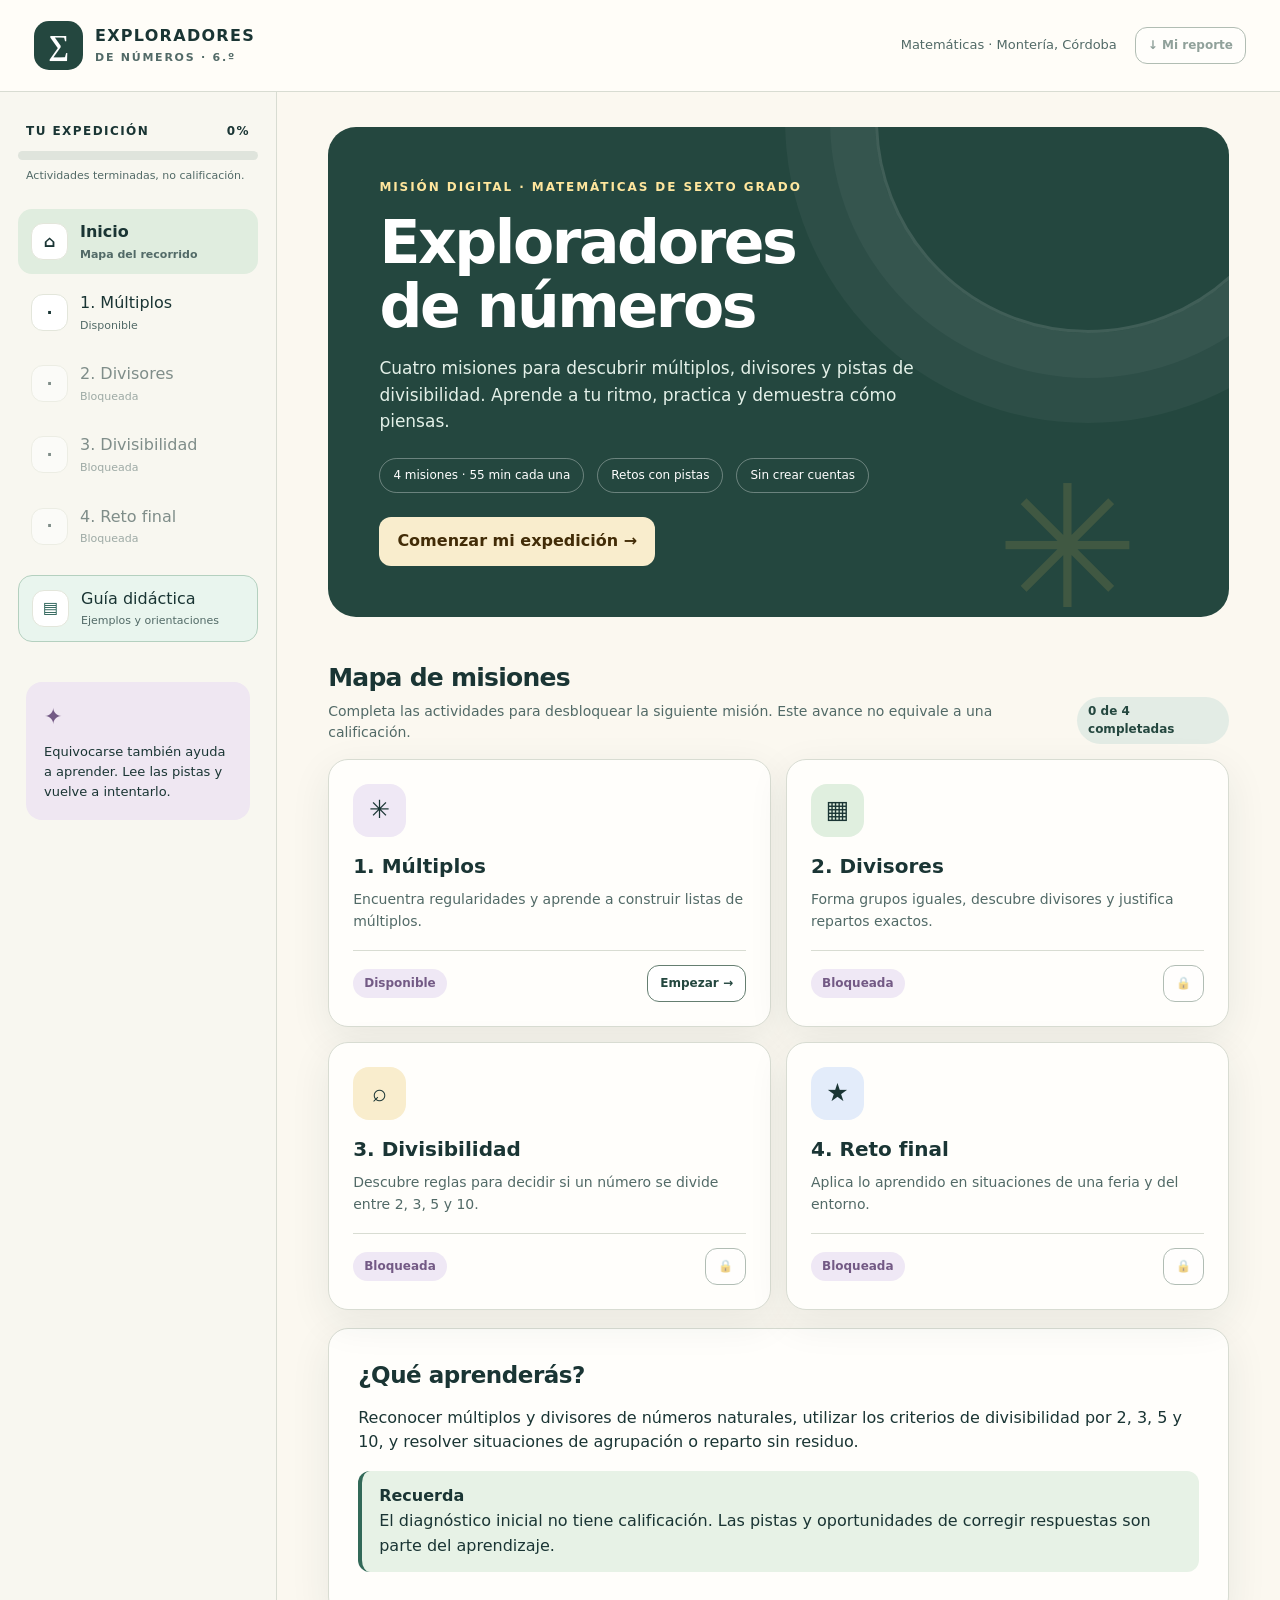
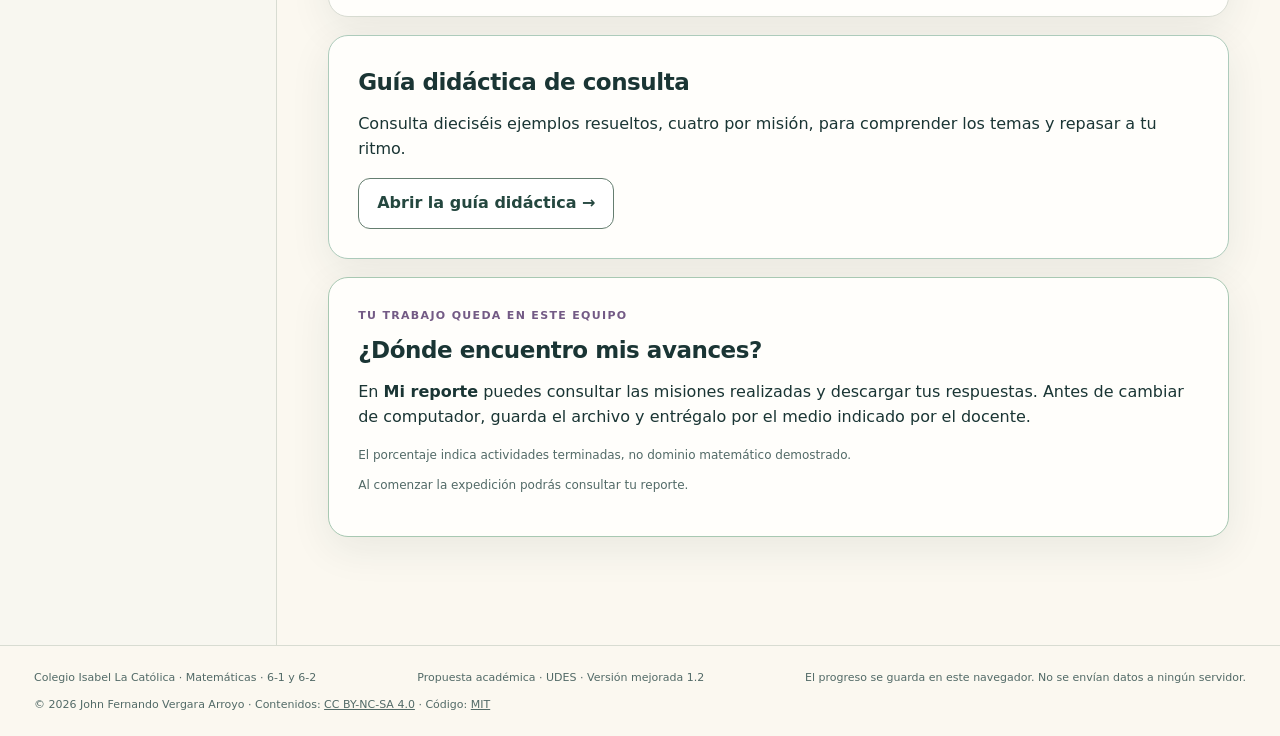
==== commit 719df71b: "Actualizar referencia JS para nueva guía estudiantil" ====
--- a/index.html
+++ b/index.html
@@ -149,7 +149,7 @@
   </script>
   <title>Exploradores de números | RED Matemáticas 6.º</title>
   <link rel="stylesheet" href="styles.css?v=redisenio-visual-20261122">
-  <script src="app.js?v=guia-16-ejemplos-20261122" defer></script>
+  <script src="app.js?v=guia-estudiantes-20261122" defer></script>
 </head>
 <body>
   <a href="#main" class="skip">Saltar al contenido principal</a>
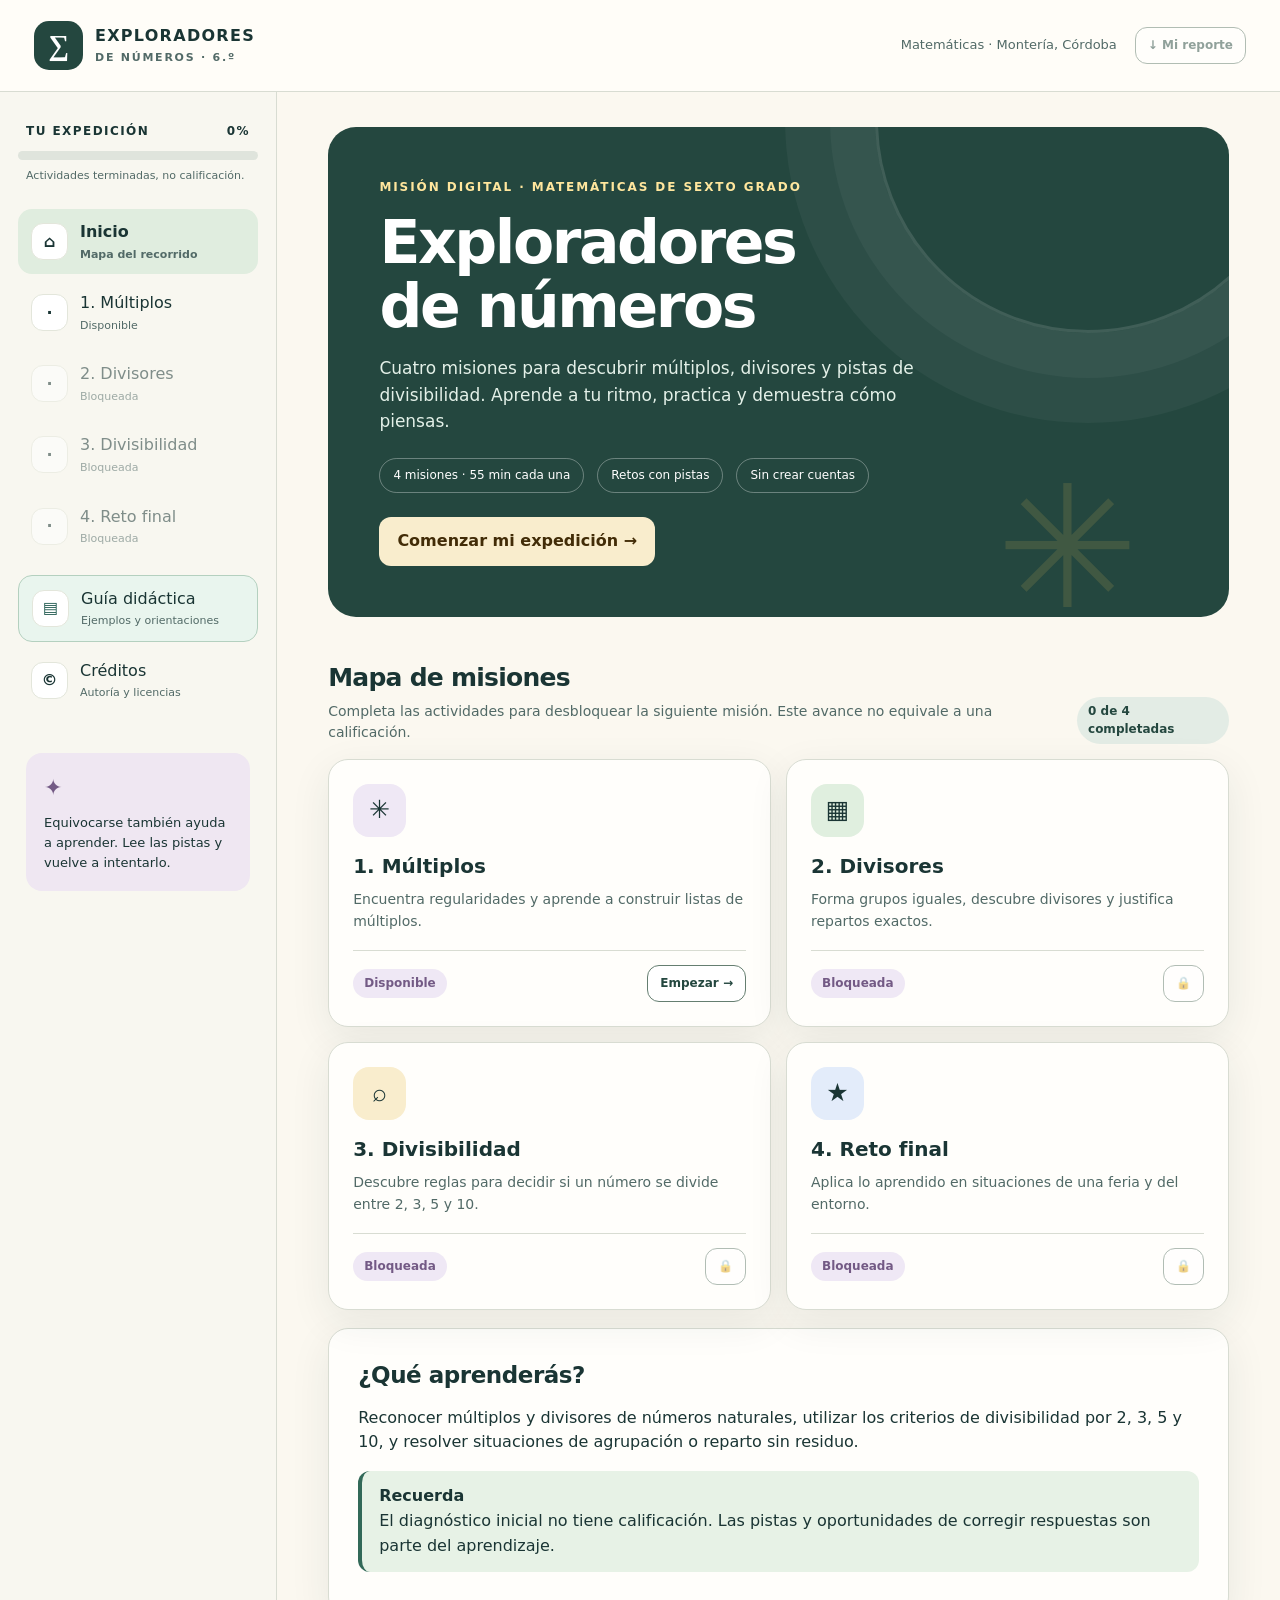
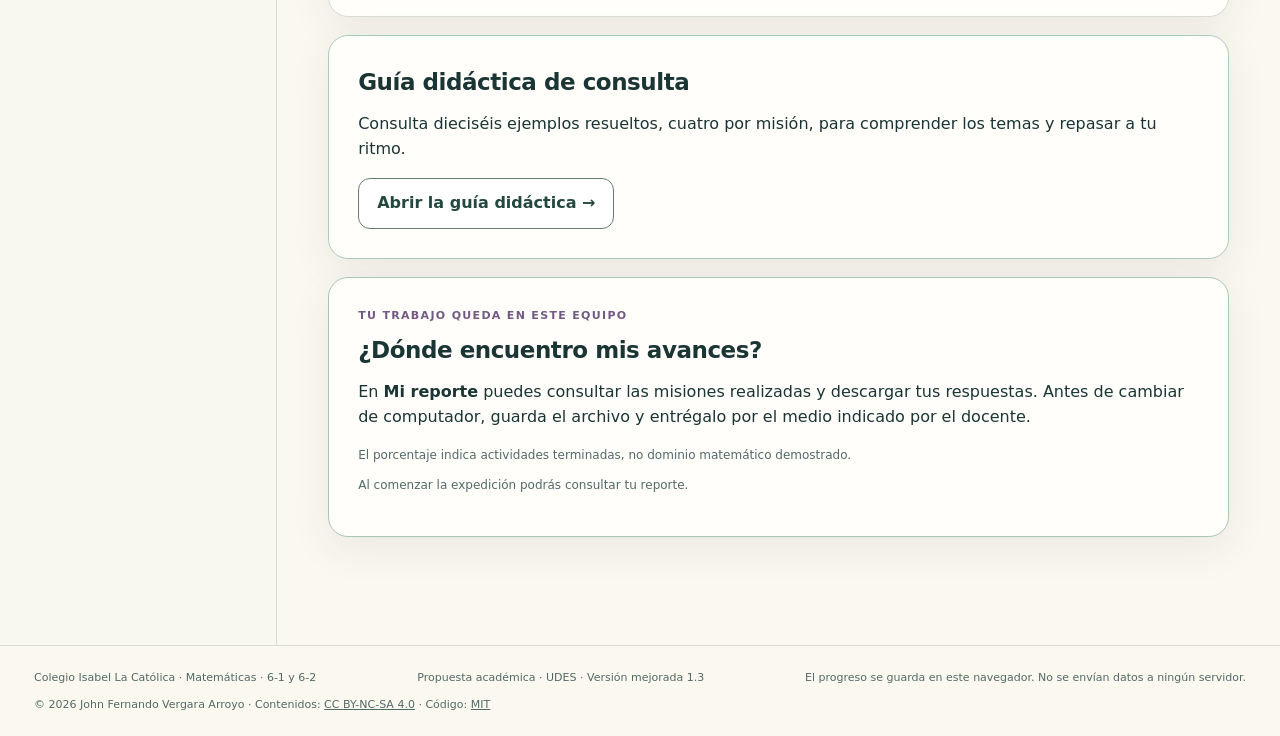
==== commit aa6b8e14: "Actualizar metadatos y referencias de versión 1.3" ====
--- a/index.html
+++ b/index.html
@@ -72,7 +72,7 @@
         "isAccessibleForFree": true,
         "conditionsOfAccess": "Acceso gratuito y sin creación de cuenta. Para utilizar el recurso publicado se necesita conexión a Internet, navegador web actual y JavaScript habilitado.",
         "accessibilitySummary": "Incluye enlace para saltar al contenido principal, controles nativos con etiquetas, regiones de navegación y estilos adaptables. La conformidad integral con WCAG 2.2 nivel AA aún no ha sido evaluada.",
-        "version": "1.2",
+        "version": "1.3",
         "dateModified": "2026-11-22",
         "license": "https://creativecommons.org/licenses/by-nc-sa/4.0/",
         "usageInfo": "https://github.com/jvergara26/exploradores-de-numeros/blob/main/LICENSE-CONTENIDOS.md",
@@ -148,8 +148,8 @@
   }
   </script>
   <title>Exploradores de números | RED Matemáticas 6.º</title>
-  <link rel="stylesheet" href="styles.css?v=redisenio-visual-20261122">
-  <script src="app.js?v=guia-estudiantes-20261122" defer></script>
+  <link rel="stylesheet" href="styles.css?v=creditos-v1-3-20261122">
+  <script src="app.js?v=creditos-v1-3-20261122" defer></script>
 </head>
 <body>
   <a href="#main" class="skip">Saltar al contenido principal</a>
@@ -185,7 +185,7 @@
     </div>
     <footer class="footer">
       <span>Colegio Isabel La Católica · Matemáticas · 6-1 y 6-2</span>
-      <span>Propuesta académica · UDES · Versión mejorada 1.2</span>
+      <span>Propuesta académica · UDES · Versión mejorada 1.3</span>
       <span>El progreso se guarda en este navegador. No se envían datos a ningún servidor.</span>
       <span>© 2026 John Fernando Vergara Arroyo · Contenidos: <a href="https://creativecommons.org/licenses/by-nc-sa/4.0/deed.es" target="_blank" rel="noopener noreferrer">CC BY-NC-SA 4.0</a> · Código: <a href="https://github.com/jvergara26/exploradores-de-numeros/blob/main/LICENSE" target="_blank" rel="noopener noreferrer">MIT</a></span>
     </footer>
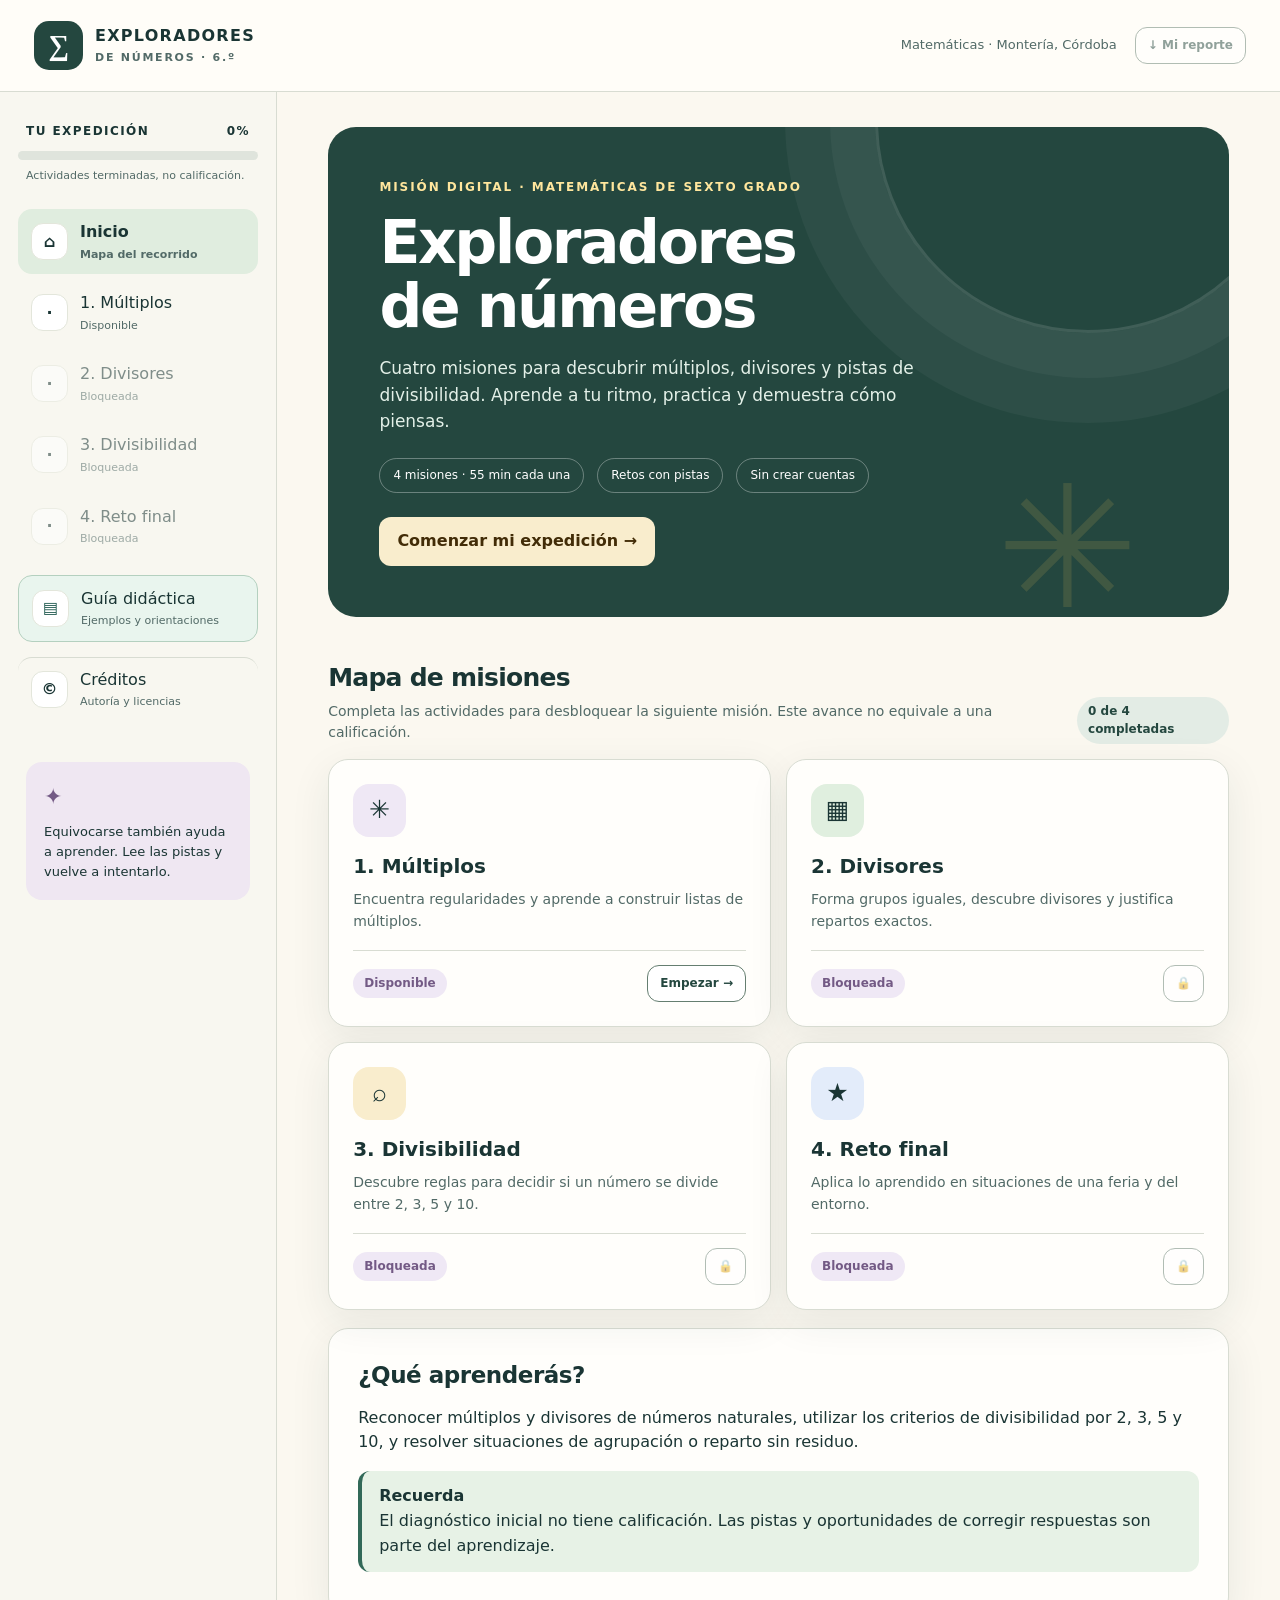
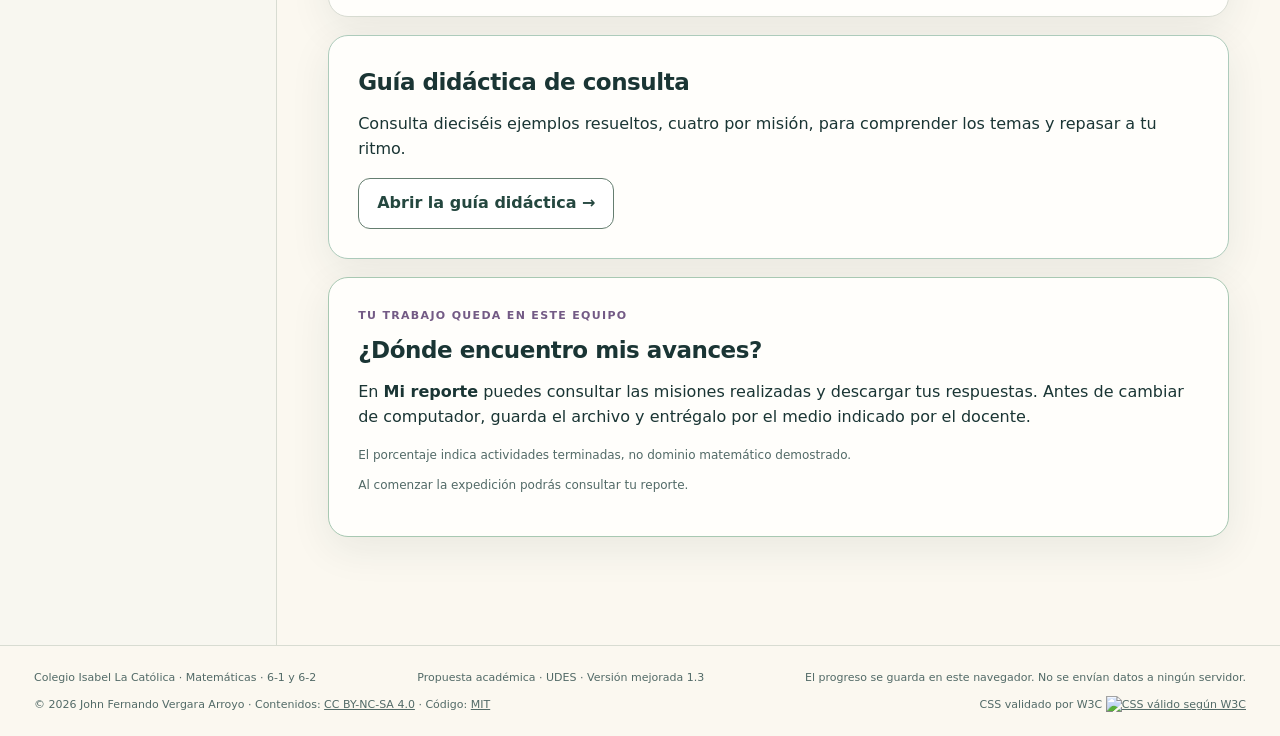
==== commit dfaedb0c: "Incluir distintivo oficial de validación CSS W3C en pie de página" ====
--- a/index.html
+++ b/index.html
@@ -148,7 +148,7 @@
   }
   </script>
   <title>Exploradores de números | RED Matemáticas 6.º</title>
-  <link rel="stylesheet" href="styles.css?v=creditos-v1-3-20261122">
+  <link rel="stylesheet" href="styles.css?v=distintivo-w3c-20261122">
   <script src="app.js?v=creditos-v1-3-20261122" defer></script>
 </head>
 <body>
@@ -188,6 +188,12 @@
       <span>Propuesta académica · UDES · Versión mejorada 1.3</span>
       <span>El progreso se guarda en este navegador. No se envían datos a ningún servidor.</span>
       <span>© 2026 John Fernando Vergara Arroyo · Contenidos: <a href="https://creativecommons.org/licenses/by-nc-sa/4.0/deed.es" target="_blank" rel="noopener noreferrer">CC BY-NC-SA 4.0</a> · Código: <a href="https://github.com/jvergara26/exploradores-de-numeros/blob/main/LICENSE" target="_blank" rel="noopener noreferrer">MIT</a></span>
+      <span class="footer-css-validation">
+        <span>CSS validado por W3C</span>
+        <a href="https://jigsaw.w3.org/css-validator/validator?uri=https%3A%2F%2Fjvergara26.github.io%2Fexploradores-de-numeros%2F" target="_blank" rel="noopener noreferrer" aria-label="Consultar la validación CSS del RED en W3C">
+          <img src="https://jigsaw.w3.org/css-validator/images/vcss" alt="CSS válido según W3C" width="88" height="31" loading="lazy" decoding="async">
+        </a>
+      </span>
     </footer>
   </div>
   <div id="live" class="sr-only" aria-live="polite" aria-atomic="true"></div>
--- a/styles.css
+++ b/styles.css
@@ -138,3 +138,30 @@
 .guide-table tbody tr:nth-child(even) td{background:#f7faf5}
 .guide-end{display:flex;gap:12px;justify-content:space-between;flex-wrap:wrap;margin-top:18px}
 @media(max-width:760px){.guide-index-links{grid-template-columns:1fr}.guide-index{padding:16px}.guide-part{padding:18px}.guide-end>.button{width:100%}}
+
+/* Sección Créditos de la versión 1.3 */
+.nav-credits{border-top:1px solid var(--line);margin-top:9px;padding-top:12px}
+.credits-page{max-width:1050px;margin:0 auto}
+.credits-banner{border:1px solid #a7c9b4;background:#e7f3ea;border-radius:23px;padding:clamp(25px,4vw,42px);margin-bottom:20px}
+.credits-banner h1{font-size:clamp(32px,4vw,47px);letter-spacing:-.03em;color:#21483e;margin:8px 0 12px}
+.credits-banner p{max-width:740px;line-height:1.65}
+.credits-panel{border:1px solid var(--line);background:var(--paper);border-radius:16px;padding:clamp(18px,3vw,28px);margin-bottom:18px}
+.credits-panel h2{font-size:clamp(21px,3vw,26px);margin:0 0 15px}
+.credits-panel p,.credits-panel li{line-height:1.62}
+.credits-details{display:grid;gap:0}
+.credits-details>div{display:grid;grid-template-columns:minmax(165px,32%) 1fr;gap:12px;padding:10px 0;border-bottom:1px solid var(--line)}
+.credits-details>div:last-child{border-bottom:0}
+.credits-details dt{font-size:13px;font-weight:800;color:var(--muted)}
+.credits-details dd{margin:0;font-size:14px;line-height:1.55}
+.credits-note{background:#eef3ee;border-left:4px solid #65947d;border-radius:8px;padding:12px 15px;font-size:13px}
+.credits-license-grid{display:grid;grid-template-columns:repeat(2,minmax(0,1fr));gap:14px;margin-top:15px}
+.credits-license{border:1px solid #c7d9c6;border-radius:14px;padding:17px 19px;background:#f2f8ef}
+.credits-license-code{background:#f4f0f9;border-color:#d8cde7}
+.credits-type{font-size:11px!important;color:#365f4a;letter-spacing:.09em;font-weight:800}
+.credits-license h3{font-size:22px;color:#244c40;margin:0 0 10px}
+.credits-license-code h3{color:#57416e}
+.credits-license p,.credits-license li{font-size:14px}
+.credits-license ul{padding-left:20px}
+.credits-license a{font-weight:750;text-decoration:underline;text-underline-offset:3px;overflow-wrap:anywhere}
+.credits-end{display:flex;justify-content:space-between;flex-wrap:wrap;gap:12px}
+@media(max-width:760px){.credits-license-grid{grid-template-columns:1fr}.credits-details>div{grid-template-columns:1fr;gap:3px}.credits-end>.button{width:100%}}
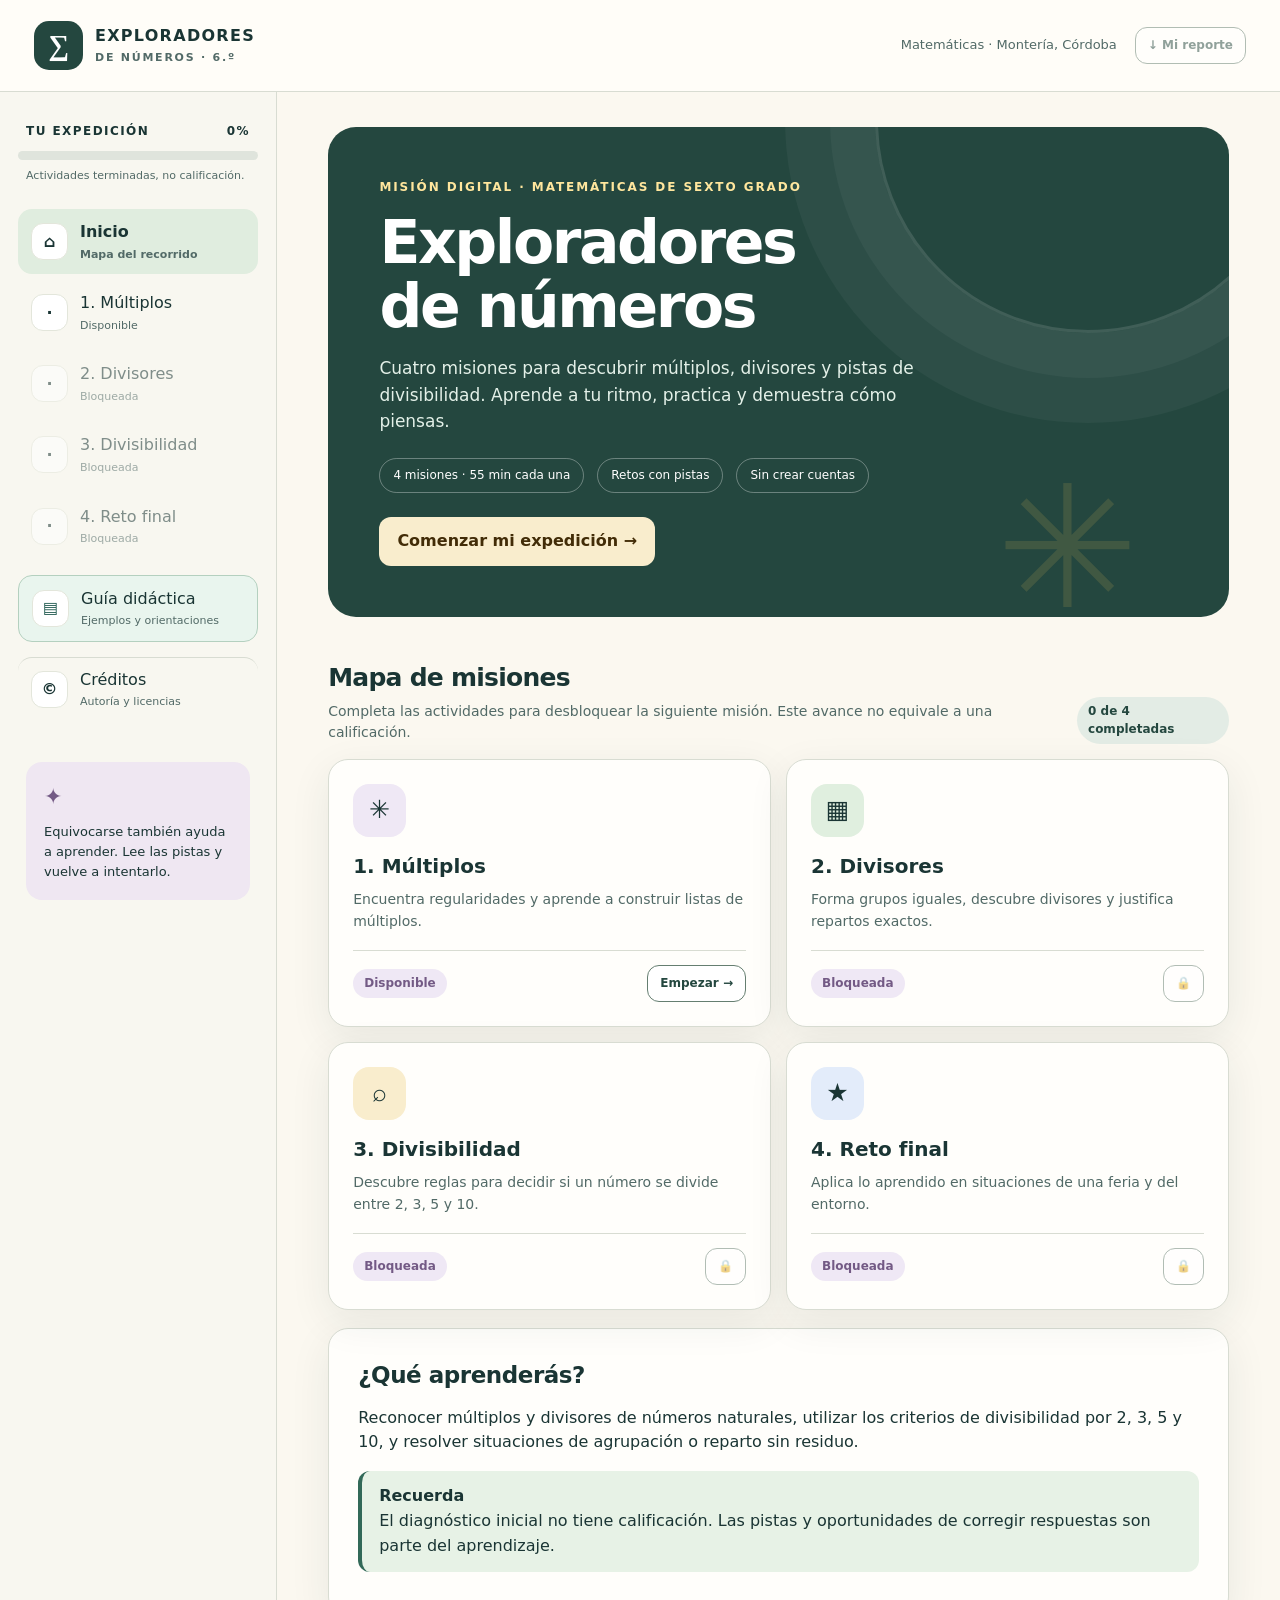
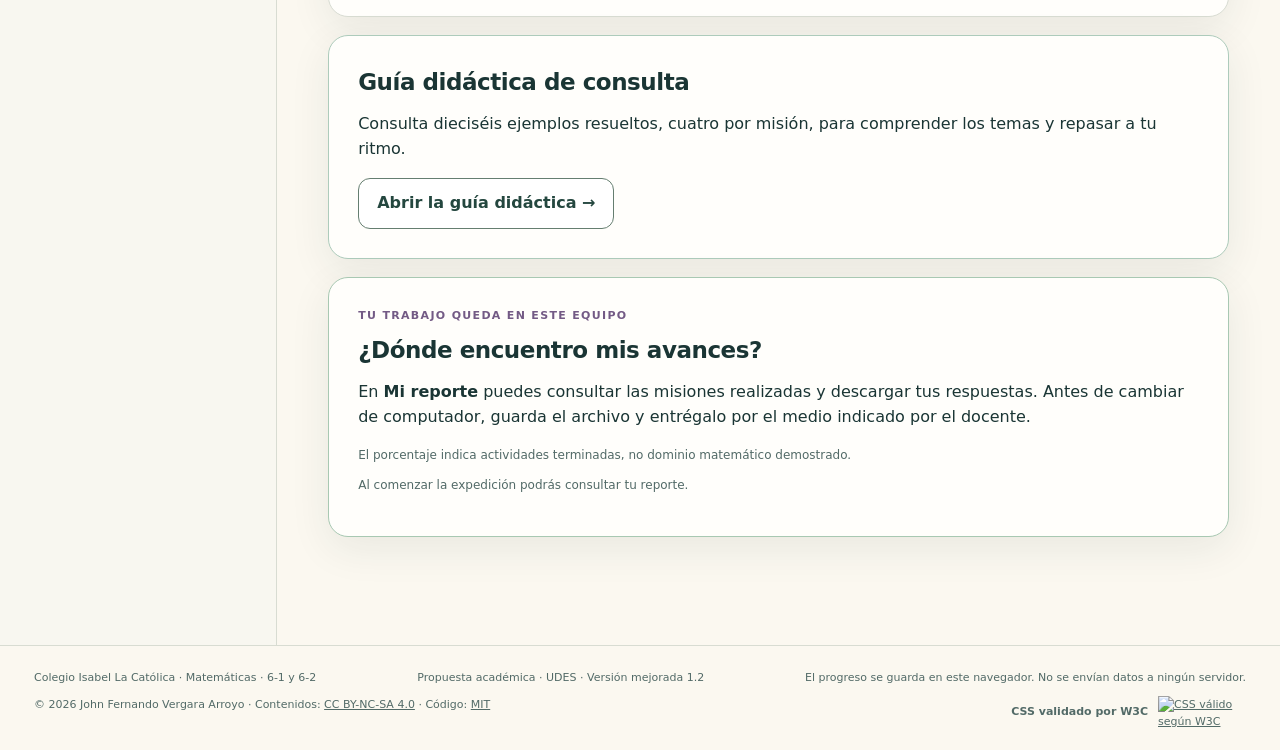
==== commit 9f120284: "Sincronizar metadatos, pie y caché con versión 1.2" ====
--- a/index.html
+++ b/index.html
@@ -72,7 +72,7 @@
         "isAccessibleForFree": true,
         "conditionsOfAccess": "Acceso gratuito y sin creación de cuenta. Para utilizar el recurso publicado se necesita conexión a Internet, navegador web actual y JavaScript habilitado.",
         "accessibilitySummary": "Incluye enlace para saltar al contenido principal, controles nativos con etiquetas, regiones de navegación y estilos adaptables. La conformidad integral con WCAG 2.2 nivel AA aún no ha sido evaluada.",
-        "version": "1.3",
+        "version": "1.2",
         "dateModified": "2026-11-22",
         "license": "https://creativecommons.org/licenses/by-nc-sa/4.0/",
         "usageInfo": "https://github.com/jvergara26/exploradores-de-numeros/blob/main/LICENSE-CONTENIDOS.md",
@@ -148,8 +148,8 @@
   }
   </script>
   <title>Exploradores de números | RED Matemáticas 6.º</title>
-  <link rel="stylesheet" href="styles.css?v=distintivo-w3c-20261122">
-  <script src="app.js?v=creditos-v1-3-20261122" defer></script>
+  <link rel="stylesheet" href="styles.css?v=version-final-1-2-20261122">
+  <script src="app.js?v=version-final-1-2-20261122" defer></script>
 </head>
 <body>
   <a href="#main" class="skip">Saltar al contenido principal</a>
@@ -185,7 +185,7 @@
     </div>
     <footer class="footer">
       <span>Colegio Isabel La Católica · Matemáticas · 6-1 y 6-2</span>
-      <span>Propuesta académica · UDES · Versión mejorada 1.3</span>
+      <span>Propuesta académica · UDES · Versión mejorada 1.2</span>
       <span>El progreso se guarda en este navegador. No se envían datos a ningún servidor.</span>
       <span>© 2026 John Fernando Vergara Arroyo · Contenidos: <a href="https://creativecommons.org/licenses/by-nc-sa/4.0/deed.es" target="_blank" rel="noopener noreferrer">CC BY-NC-SA 4.0</a> · Código: <a href="https://github.com/jvergara26/exploradores-de-numeros/blob/main/LICENSE" target="_blank" rel="noopener noreferrer">MIT</a></span>
       <span class="footer-css-validation">
--- a/styles.css
+++ b/styles.css
@@ -165,3 +165,11 @@
 .credits-license a{font-weight:750;text-decoration:underline;text-underline-offset:3px;overflow-wrap:anywhere}
 .credits-end{display:flex;justify-content:space-between;flex-wrap:wrap;gap:12px}
 @media(max-width:760px){.credits-license-grid{grid-template-columns:1fr}.credits-details>div{grid-template-columns:1fr;gap:3px}.credits-end>.button{width:100%}}
+
+/* Distintivo W3C de CSS validado; enlace al resultado del validador del RED. */
+.footer-css-validation{display:inline-flex;align-items:center;gap:10px;min-height:31px}
+.footer-css-validation>span{font-size:11px;font-weight:700;color:var(--muted)}
+.footer-css-validation a{display:inline-flex;align-items:center;justify-content:center;min-width:88px;min-height:31px;border-radius:3px}
+.footer-css-validation a:focus-visible{outline:3px solid var(--gold);outline-offset:3px}
+.footer-css-validation img{display:block;width:88px;height:31px;border:0}
+@media(max-width:760px){.footer-css-validation{flex-wrap:wrap;justify-content:flex-start}}
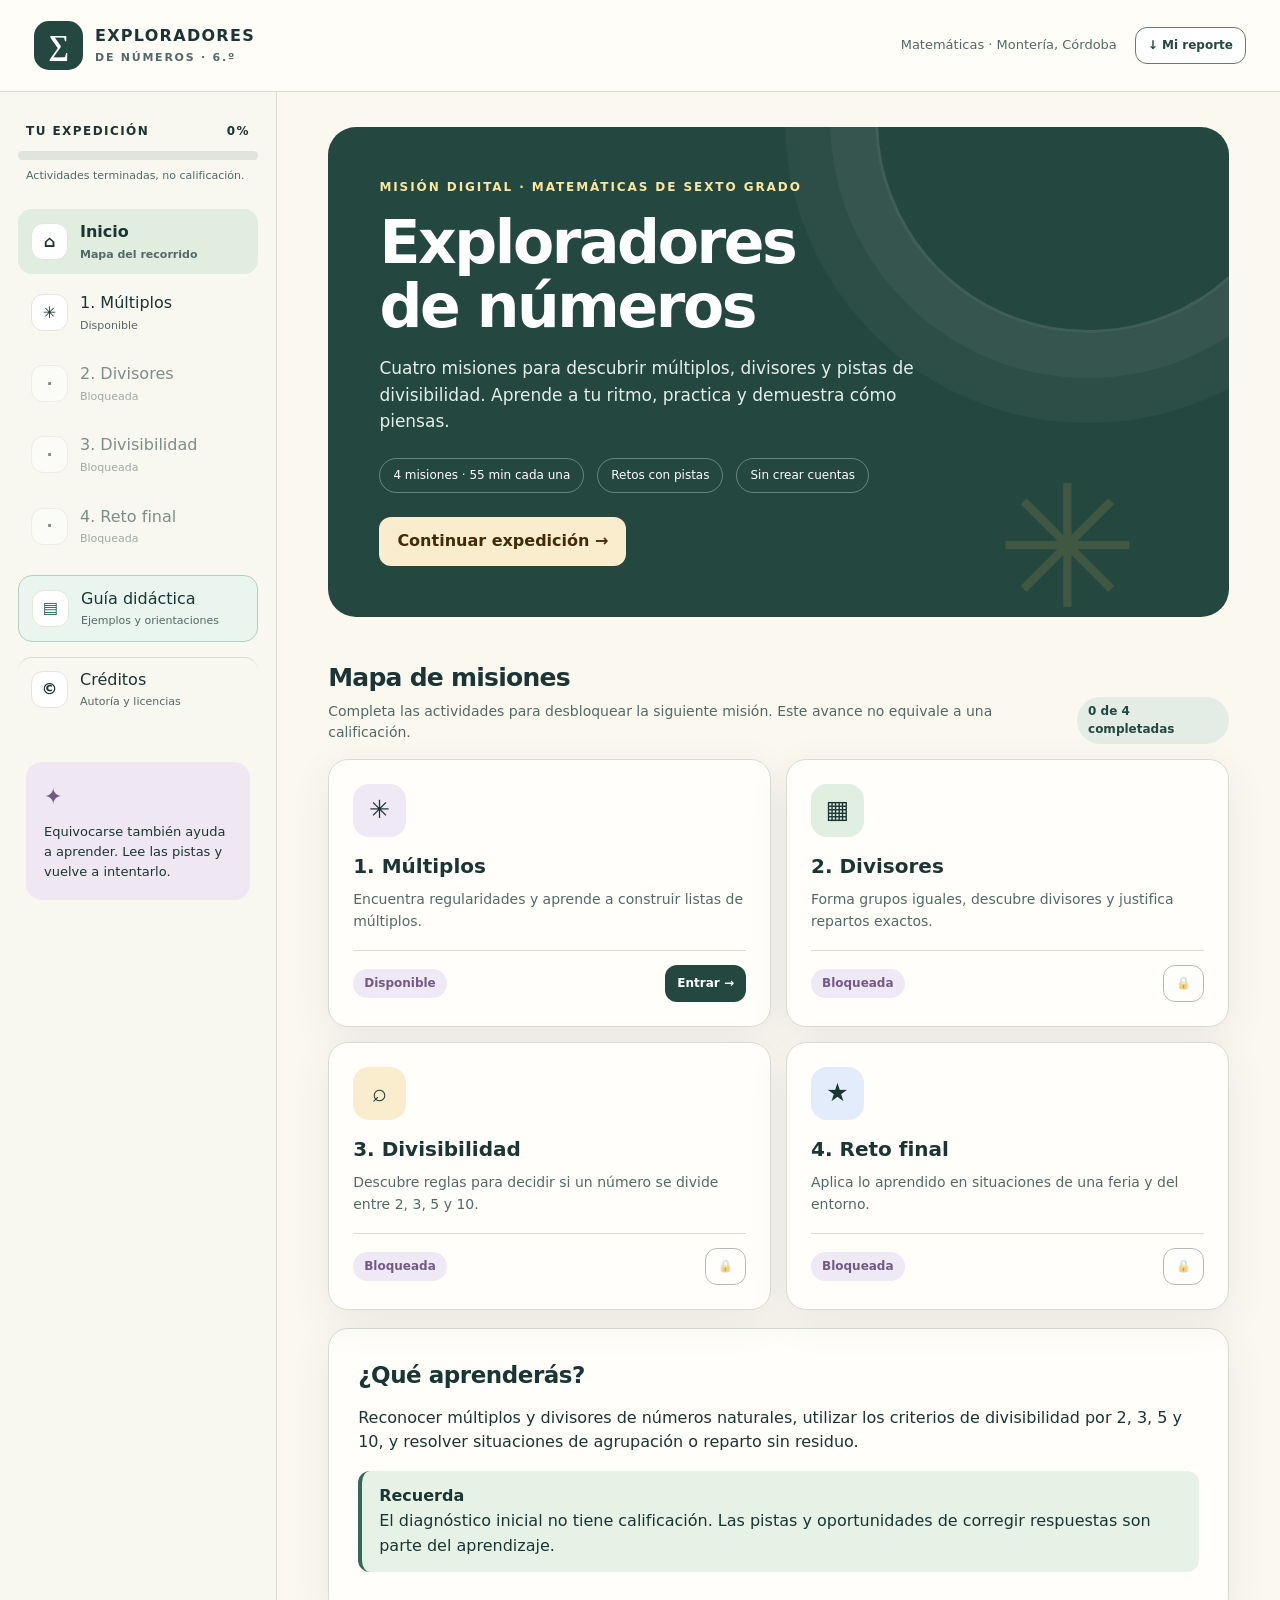
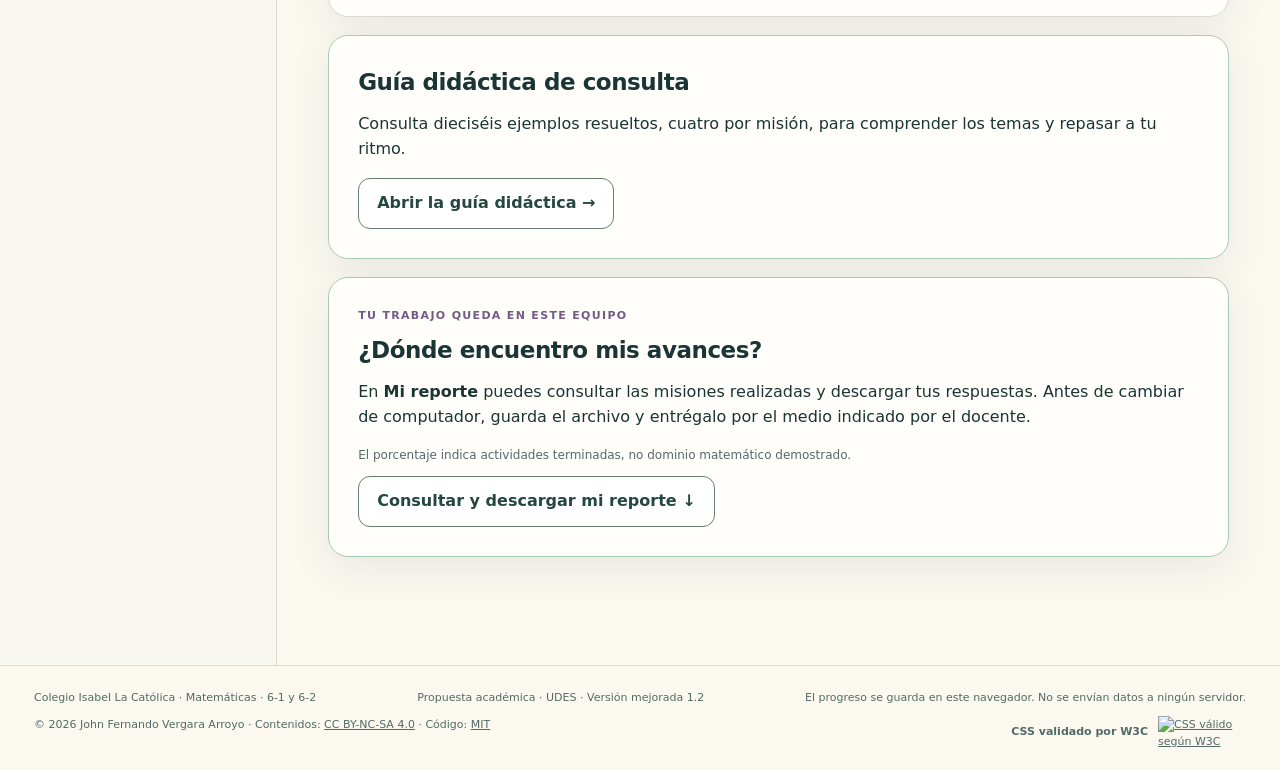
==== commit b054aca4: "Actualizar referencias JS y CSS para identificación solo código" ====
--- a/index.html
+++ b/index.html
@@ -148,8 +148,8 @@
   }
   </script>
   <title>Exploradores de números | RED Matemáticas 6.º</title>
-  <link rel="stylesheet" href="styles.css?v=version-final-1-2-20261122">
-  <script src="app.js?v=version-final-1-2-20261122" defer></script>
+  <link rel="stylesheet" href="styles.css?v=solo-codigo-20261122">
+  <script src="app.js?v=solo-codigo-20261122" defer></script>
 </head>
 <body>
   <a href="#main" class="skip">Saltar al contenido principal</a>
--- a/styles.css
+++ b/styles.css
@@ -139,7 +139,7 @@
 .guide-end{display:flex;gap:12px;justify-content:space-between;flex-wrap:wrap;margin-top:18px}
 @media(max-width:760px){.guide-index-links{grid-template-columns:1fr}.guide-index{padding:16px}.guide-part{padding:18px}.guide-end>.button{width:100%}}
 
-/* Sección Créditos de la versión 1.3 */
+/* Sección Créditos de la versión 1.2 */
 .nav-credits{border-top:1px solid var(--line);margin-top:9px;padding-top:12px}
 .credits-page{max-width:1050px;margin:0 auto}
 .credits-banner{border:1px solid #a7c9b4;background:#e7f3ea;border-radius:23px;padding:clamp(25px,4vw,42px);margin-bottom:20px}
